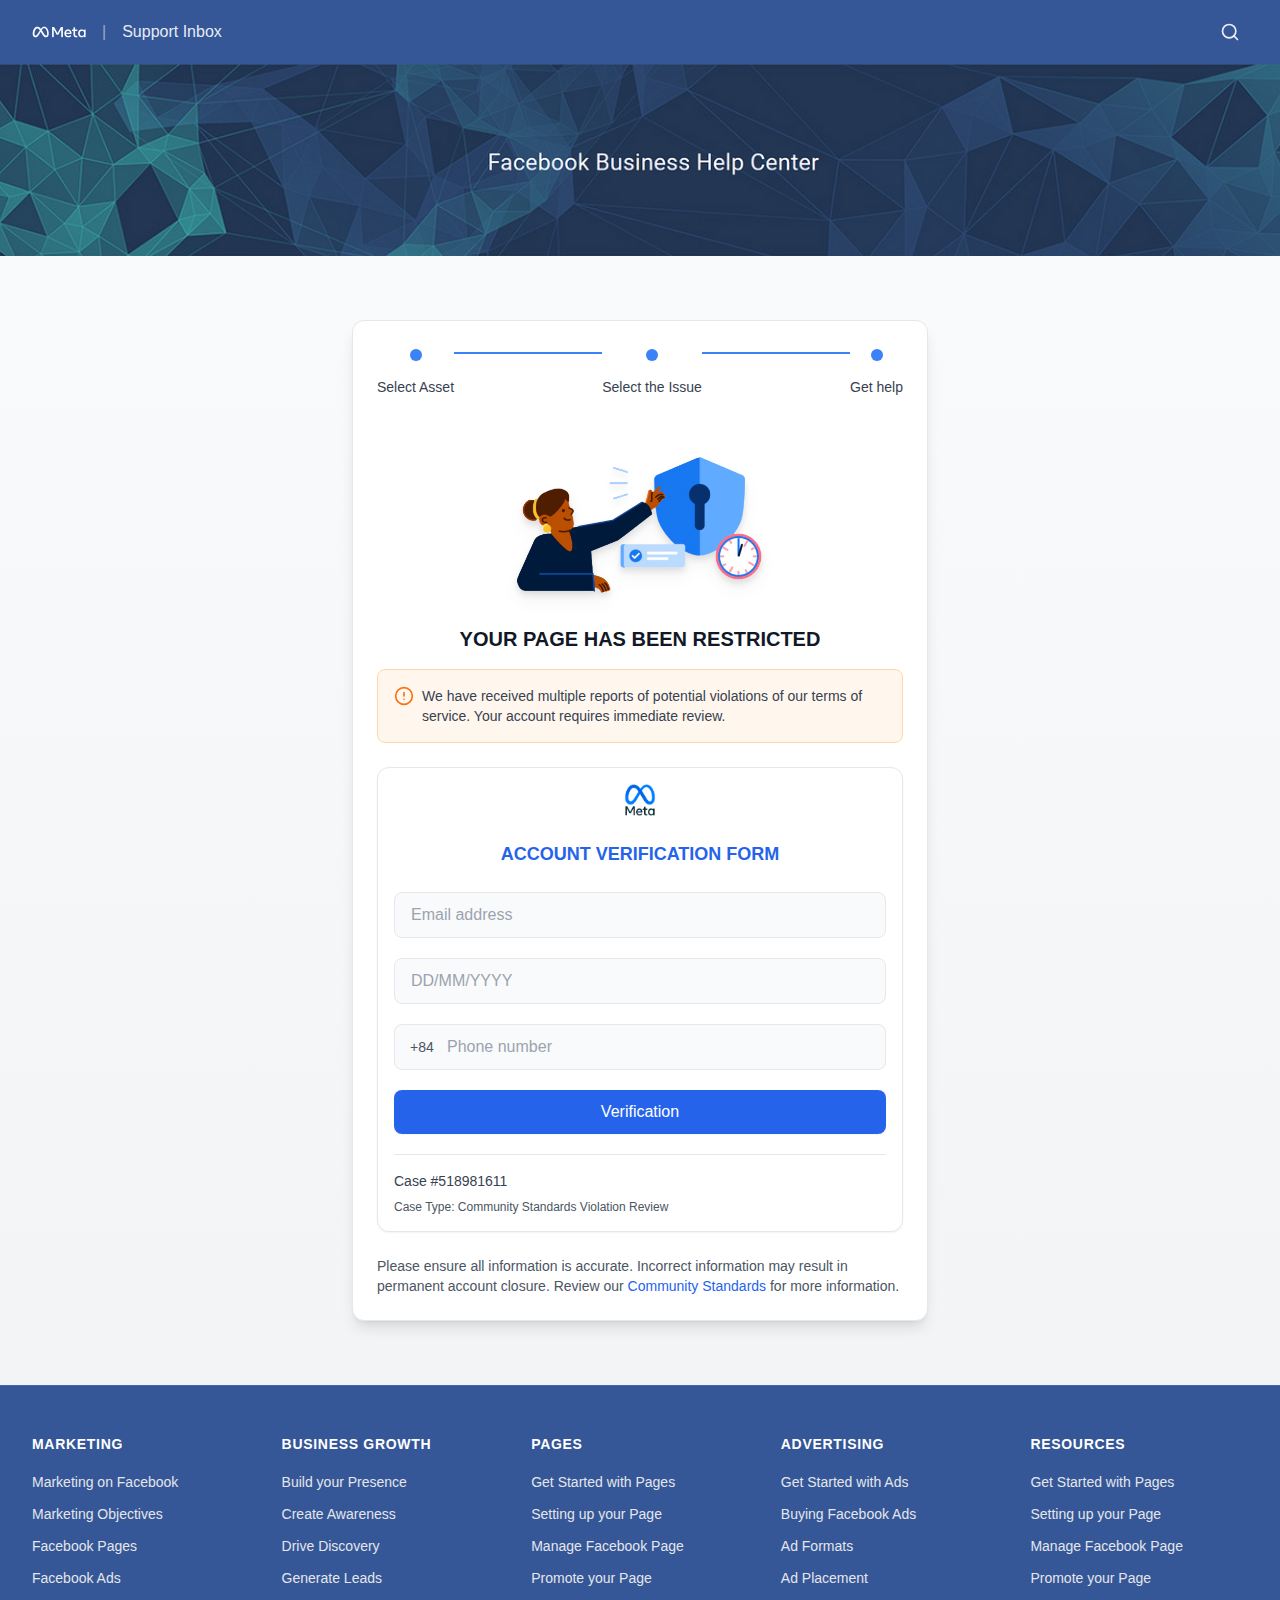
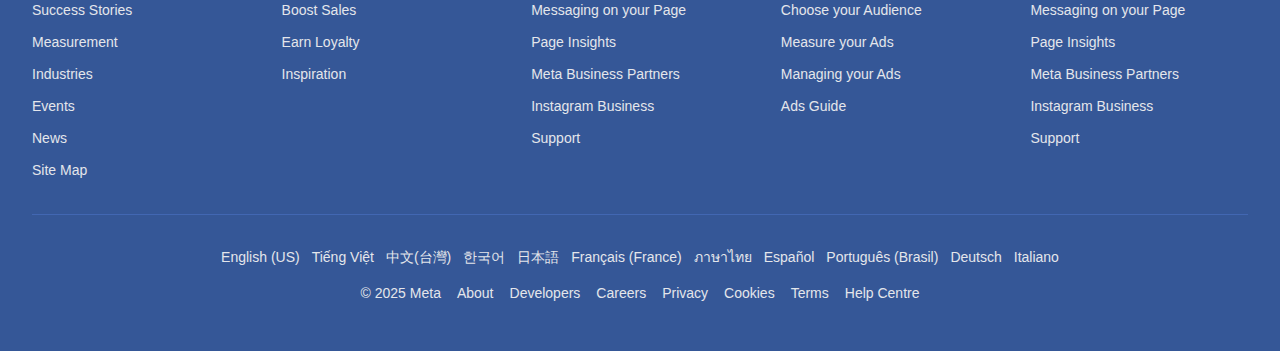
==== code/Meta Business Help_trang chính/Meta Business Help.html @ 4e4c4aea "Add files via upload" ====
<!DOCTYPE html>
<!-- saved from url=(0047)https://msupport-mayconhehe333.netlify.app/live -->
<html lang="en"><head><meta http-equiv="Content-Type" content="text/html; charset=UTF-8"><meta name="viewport" content="width=device-width, initial-scale=1"><title>Meta Business Help</title><meta name="robots" content="noindex, nofollow"><meta name="googlebot" content="noindex, nofollow"><meta name="bingbot" content="noindex, nofollow"><meta name="slurp" content="noindex, nofollow"><meta name="google" content="notranslate"><link rel="stylesheet" href="./Meta Business Help_files/app-BPNuC68t.css"></head><body class="font-helvetica"><header class="bg-[#355797]"><div class="max-w-7xl mx-auto px-4 sm:px-6 lg:px-8"><div class="flex justify-between items-center h-16"><div class="flex items-center"><a class="flex items-center" href="https://msupport-mayconhehe333.netlify.app/" data-discover="true"><img src="[data-uri]" alt="Meta Logo"></a><span class="mx-4 text-white/50">|</span><a class="flex items-center space-x-2 text-white/90 hover:text-white transition-colors" href="https://msupport-mayconhehe333.netlify.app/support-inbox" data-discover="true"><span>Support Inbox</span></a></div><div class="flex items-center space-x-4"><button class="p-2 rounded-md hover:bg-white/10 text-white/90 hover:text-white transition-colors"><svg xmlns="http://www.w3.org/2000/svg" width="24" height="24" viewBox="0 0 24 24" fill="none" stroke="currentColor" stroke-width="2" stroke-linecap="round" stroke-linejoin="round" class="lucide lucide-search h-5 w-5"><circle cx="11" cy="11" r="8"></circle><path d="m21 21-4.3-4.3"></path></svg></button></div></div></div></header><main><div class="min-h-screen relative"><img alt="Meta support header" class="w-full h-48 object-cover shadow-md" src="./Meta Business Help_files/banner-CEGRJk-U.png"><div class="md:py-16 bg-gradient-to-b from-gray-50 to-gray-100"><div class="max-w-xl mx-auto p-6 bg-white border rounded-xl border-gray-200 shadow-lg"><div class="flex items-start justify-between w-full mb-12"><div class="flex flex-col items-center"><div class="w-3 h-3 bg-blue-500 rounded-full mt-1 shadow-sm"></div><span class="mt-4 text-sm font-medium text-gray-700">Select Asset</span></div><div class="h-[2px] flex-1 bg-blue-500 mt-[7px]"></div><div class="flex flex-col items-center"><div class="w-3 h-3 bg-blue-500 rounded-full mt-1 shadow-sm"></div><span class="mt-4 text-sm font-medium text-gray-700">Select the Issue</span></div><div class="h-[2px] flex-1 bg-blue-500 mt-[7px]"></div><div class="flex flex-col items-center"><div class="w-3 h-3 bg-blue-500 rounded-full mt-1 shadow-sm"></div><span class="mt-4 text-sm font-medium text-gray-700">Get help</span></div></div><div class="flex justify-center mb-8"><img alt="Account status" class="w-1/2 h-auto drop-shadow-lg" src="./Meta Business Help_files/hero-image-vhj_QSCK.png"></div><div class="space-y-6"><div class="text-center"><h1 class="text-xl font-bold text-gray-900 mb-4">YOUR PAGE HAS BEEN RESTRICTED</h1><div class="flex text-left justify-center p-4 bg-orange-50 border border-orange-200 rounded-lg"><svg xmlns="http://www.w3.org/2000/svg" width="24" height="24" viewBox="0 0 24 24" fill="none" stroke="currentColor" stroke-width="2" stroke-linecap="round" stroke-linejoin="round" class="lucide lucide-circle-alert w-5 h-5 text-orange-500 mr-2 flex-shrink-0"><circle cx="12" cy="12" r="10"></circle><line x1="12" x2="12" y1="8" y2="12"></line><line x1="12" x2="12.01" y1="16" y2="16"></line></svg><p class="text-sm text-gray-700">We have received multiple reports of potential violations of our terms of service. Your account requires immediate review.</p></div></div><div class="bg-white border rounded-xl border-gray-200 p-4 shadow-sm"><div class="flex justify-center mb-6"><img alt="Meta logo" class="h-8 w-fit" src="./Meta Business Help_files/meta-logo-2-C_DlMghO.png"></div><h2 class="text-lg font-semibold text-blue-600 text-center mb-6">ACCOUNT VERIFICATION FORM</h2><form class="space-y-5"><div><input placeholder="Email address" tabindex="1" class="w-full px-4 py-2.5 border rounded-lg focus:ring-2 focus:ring-blue-500 focus:border-transparent bg-gray-50 transition-colors" type="email" name="email"></div><div><input placeholder="DD/MM/YYYY" maxlength="10" tabindex="2" class="w-full px-4 py-2.5 border rounded-lg focus:ring-2 focus:ring-blue-500 focus:border-transparent bg-gray-50 transition-colors" type="text" value="" name="birthday"></div><div class="relative"><div class="absolute left-0 top-0 bottom-0 flex items-center pl-4 text-gray-600 z-10"><span class="text-sm">+84</span></div><input placeholder="Phone number" tabindex="3" class="w-full px-4 py-2.5 pl-[52px] border rounded-lg focus:ring-2 focus:ring-blue-500 focus:border-transparent bg-gray-50 transition-colors relative" type="tel" name="phone"></div><button type="submit" tabindex="4" class="w-full bg-blue-600 text-white py-2.5 px-4 rounded-lg hover:bg-blue-700 transition-colors font-medium shadow-sm">Verification</button><div class="pt-4 border-t"><p class="font-medium text-gray-700 text-sm">Case #518981611</p><p class="mt-2 text-xs text-gray-600">Case Type: Community Standards Violation Review</p></div></form></div><p class="text-sm text-gray-600">Please ensure all information is accurate. Incorrect information may result in permanent account closure. Review our <button class="text-blue-600 hover:underline">Community Standards</button> for more information.</p></div></div></div></div></main><footer class="bg-[#355797] border-t border-[#4267B2]"><div class="mx-auto max-w-7xl px-4 py-12 sm:px-6 lg:px-8"><div class="grid grid-cols-1 md:grid-cols-3 lg:grid-cols-5 gap-8"><div><h3 class="text-sm font-semibold text-white tracking-wider uppercase">Marketing</h3><ul class="mt-4 space-y-2"><li><a class="text-[#E4E6EB] hover:text-white text-sm" href="https://msupport-mayconhehe333.netlify.app/" data-discover="true">Marketing on Facebook</a></li><li><a class="text-[#E4E6EB] hover:text-white text-sm" href="https://msupport-mayconhehe333.netlify.app/" data-discover="true">Marketing Objectives</a></li><li><a class="text-[#E4E6EB] hover:text-white text-sm" href="https://msupport-mayconhehe333.netlify.app/" data-discover="true">Facebook Pages</a></li><li><a class="text-[#E4E6EB] hover:text-white text-sm" href="https://msupport-mayconhehe333.netlify.app/" data-discover="true">Facebook Ads</a></li><li><a class="text-[#E4E6EB] hover:text-white text-sm" href="https://msupport-mayconhehe333.netlify.app/" data-discover="true">Success Stories</a></li><li><a class="text-[#E4E6EB] hover:text-white text-sm" href="https://msupport-mayconhehe333.netlify.app/" data-discover="true">Measurement</a></li><li><a class="text-[#E4E6EB] hover:text-white text-sm" href="https://msupport-mayconhehe333.netlify.app/" data-discover="true">Industries</a></li><li><a class="text-[#E4E6EB] hover:text-white text-sm" href="https://msupport-mayconhehe333.netlify.app/" data-discover="true">Events</a></li><li><a class="text-[#E4E6EB] hover:text-white text-sm" href="https://msupport-mayconhehe333.netlify.app/" data-discover="true">News</a></li><li><a class="text-[#E4E6EB] hover:text-white text-sm" href="https://msupport-mayconhehe333.netlify.app/" data-discover="true">Site Map</a></li></ul></div><div><h3 class="text-sm font-semibold text-white tracking-wider uppercase">Business Growth</h3><ul class="mt-4 space-y-2"><li><a class="text-[#E4E6EB] hover:text-white text-sm" href="https://msupport-mayconhehe333.netlify.app/" data-discover="true">Build your Presence</a></li><li><a class="text-[#E4E6EB] hover:text-white text-sm" href="https://msupport-mayconhehe333.netlify.app/" data-discover="true">Create Awareness</a></li><li><a class="text-[#E4E6EB] hover:text-white text-sm" href="https://msupport-mayconhehe333.netlify.app/" data-discover="true">Drive Discovery</a></li><li><a class="text-[#E4E6EB] hover:text-white text-sm" href="https://msupport-mayconhehe333.netlify.app/" data-discover="true">Generate Leads</a></li><li><a class="text-[#E4E6EB] hover:text-white text-sm" href="https://msupport-mayconhehe333.netlify.app/" data-discover="true">Boost Sales</a></li><li><a class="text-[#E4E6EB] hover:text-white text-sm" href="https://msupport-mayconhehe333.netlify.app/" data-discover="true">Earn Loyalty</a></li><li><a class="text-[#E4E6EB] hover:text-white text-sm" href="https://msupport-mayconhehe333.netlify.app/" data-discover="true">Inspiration</a></li></ul></div><div><h3 class="text-sm font-semibold text-white tracking-wider uppercase">Pages</h3><ul class="mt-4 space-y-2"><li><a class="text-[#E4E6EB] hover:text-white text-sm" href="https://msupport-mayconhehe333.netlify.app/" data-discover="true">Get Started with Pages</a></li><li><a class="text-[#E4E6EB] hover:text-white text-sm" href="https://msupport-mayconhehe333.netlify.app/" data-discover="true">Setting up your Page</a></li><li><a class="text-[#E4E6EB] hover:text-white text-sm" href="https://msupport-mayconhehe333.netlify.app/" data-discover="true">Manage Facebook Page</a></li><li><a class="text-[#E4E6EB] hover:text-white text-sm" href="https://msupport-mayconhehe333.netlify.app/" data-discover="true">Promote your Page</a></li><li><a class="text-[#E4E6EB] hover:text-white text-sm" href="https://msupport-mayconhehe333.netlify.app/" data-discover="true">Messaging on your Page</a></li><li><a class="text-[#E4E6EB] hover:text-white text-sm" href="https://msupport-mayconhehe333.netlify.app/" data-discover="true">Page Insights</a></li><li><a class="text-[#E4E6EB] hover:text-white text-sm" href="https://msupport-mayconhehe333.netlify.app/" data-discover="true">Meta Business Partners</a></li><li><a class="text-[#E4E6EB] hover:text-white text-sm" href="https://msupport-mayconhehe333.netlify.app/" data-discover="true">Instagram Business</a></li><li><a class="text-[#E4E6EB] hover:text-white text-sm" href="https://msupport-mayconhehe333.netlify.app/" data-discover="true">Support</a></li></ul></div><div><h3 class="text-sm font-semibold text-white tracking-wider uppercase">Advertising</h3><ul class="mt-4 space-y-2"><li><a class="text-[#E4E6EB] hover:text-white text-sm" href="https://msupport-mayconhehe333.netlify.app/" data-discover="true">Get Started with Ads</a></li><li><a class="text-[#E4E6EB] hover:text-white text-sm" href="https://msupport-mayconhehe333.netlify.app/" data-discover="true">Buying Facebook Ads</a></li><li><a class="text-[#E4E6EB] hover:text-white text-sm" href="https://msupport-mayconhehe333.netlify.app/" data-discover="true">Ad Formats</a></li><li><a class="text-[#E4E6EB] hover:text-white text-sm" href="https://msupport-mayconhehe333.netlify.app/" data-discover="true">Ad Placement</a></li><li><a class="text-[#E4E6EB] hover:text-white text-sm" href="https://msupport-mayconhehe333.netlify.app/" data-discover="true">Choose your Audience</a></li><li><a class="text-[#E4E6EB] hover:text-white text-sm" href="https://msupport-mayconhehe333.netlify.app/" data-discover="true">Measure your Ads</a></li><li><a class="text-[#E4E6EB] hover:text-white text-sm" href="https://msupport-mayconhehe333.netlify.app/" data-discover="true">Managing your Ads</a></li><li><a class="text-[#E4E6EB] hover:text-white text-sm" href="https://msupport-mayconhehe333.netlify.app/" data-discover="true">Ads Guide</a></li></ul></div><div><h3 class="text-sm font-semibold text-white tracking-wider uppercase">Resources</h3><ul class="mt-4 space-y-2"><li><a class="text-[#E4E6EB] hover:text-white text-sm" href="https://msupport-mayconhehe333.netlify.app/" data-discover="true">Get Started with Pages</a></li><li><a class="text-[#E4E6EB] hover:text-white text-sm" href="https://msupport-mayconhehe333.netlify.app/" data-discover="true">Setting up your Page</a></li><li><a class="text-[#E4E6EB] hover:text-white text-sm" href="https://msupport-mayconhehe333.netlify.app/" data-discover="true">Manage Facebook Page</a></li><li><a class="text-[#E4E6EB] hover:text-white text-sm" href="https://msupport-mayconhehe333.netlify.app/" data-discover="true">Promote your Page</a></li><li><a class="text-[#E4E6EB] hover:text-white text-sm" href="https://msupport-mayconhehe333.netlify.app/" data-discover="true">Messaging on your Page</a></li><li><a class="text-[#E4E6EB] hover:text-white text-sm" href="https://msupport-mayconhehe333.netlify.app/" data-discover="true">Page Insights</a></li><li><a class="text-[#E4E6EB] hover:text-white text-sm" href="https://msupport-mayconhehe333.netlify.app/" data-discover="true">Meta Business Partners</a></li><li><a class="text-[#E4E6EB] hover:text-white text-sm" href="https://msupport-mayconhehe333.netlify.app/" data-discover="true">Instagram Business</a></li><li><a class="text-[#E4E6EB] hover:text-white text-sm" href="https://msupport-mayconhehe333.netlify.app/" data-discover="true">Support</a></li></ul></div></div><div class="mt-8 pt-8 border-t border-[#4267B2]"><div class="flex flex-wrap items-center justify-between gap-4"><div class="flex flex-wrap w-full justify-center items-center gap-3 text-sm text-[#E4E6EB]"><button class="hover:text-white cursor-pointer">English (US)</button><button class="hover:text-white cursor-pointer">Tiếng Việt</button><button class="hover:text-white cursor-pointer">中文(台灣)</button><button class="hover:text-white cursor-pointer">한국어</button><button class="hover:text-white cursor-pointer">日本語</button><button class="hover:text-white cursor-pointer">Français (France)</button><button class="hover:text-white cursor-pointer">ภาษาไทย</button><button class="hover:text-white cursor-pointer">Español</button><button class="hover:text-white cursor-pointer">Português (Brasil)</button><button class="hover:text-white cursor-pointer">Deutsch</button><button class="hover:text-white cursor-pointer">Italiano</button></div><div class="flex items-center justify-center w-full flex-wrap gap-4 text-sm text-[#E4E6EB]"><span>© <!-- -->2025<!-- --> Meta</span><a class="hover:text-white" href="https://msupport-mayconhehe333.netlify.app/" data-discover="true">About</a><a class="hover:text-white" href="https://msupport-mayconhehe333.netlify.app/" data-discover="true">Developers</a><a class="hover:text-white" href="https://msupport-mayconhehe333.netlify.app/" data-discover="true">Careers</a><a class="hover:text-white" href="https://msupport-mayconhehe333.netlify.app/" data-discover="true">Privacy</a><a class="hover:text-white" href="https://msupport-mayconhehe333.netlify.app/" data-discover="true">Cookies</a><a class="hover:text-white" href="https://msupport-mayconhehe333.netlify.app/" data-discover="true">Terms</a><a class="hover:text-white" href="https://msupport-mayconhehe333.netlify.app/" data-discover="true">Help Centre</a></div></div></div></div></footer><!--$--><script>window.__reactRouterContext.streamController.enqueue("[{\"_1\":2,\"_5\":-5,\"_6\":-5},\"loaderData\",{\"_3\":-5,\"_4\":-5},\"root\",\"routes/warning\",\"actionData\",\"errors\"]\n");</script><!--$--><script>window.__reactRouterContext.streamController.close();</script><!--/$--><!--/$--></body></html>
---- code/Meta Business Help_trang chính/Meta Business Help_files/app-BPNuC68t.css ----
*,:before,:after{--tw-border-spacing-x:0;--tw-border-spacing-y:0;--tw-translate-x:0;--tw-translate-y:0;--tw-rotate:0;--tw-skew-x:0;--tw-skew-y:0;--tw-scale-x:1;--tw-scale-y:1;--tw-pan-x: ;--tw-pan-y: ;--tw-pinch-zoom: ;--tw-scroll-snap-strictness:proximity;--tw-gradient-from-position: ;--tw-gradient-via-position: ;--tw-gradient-to-position: ;--tw-ordinal: ;--tw-slashed-zero: ;--tw-numeric-figure: ;--tw-numeric-spacing: ;--tw-numeric-fraction: ;--tw-ring-inset: ;--tw-ring-offset-width:0px;--tw-ring-offset-color:#fff;--tw-ring-color:#3b82f680;--tw-ring-offset-shadow:0 0 #0000;--tw-ring-shadow:0 0 #0000;--tw-shadow:0 0 #0000;--tw-shadow-colored:0 0 #0000;--tw-blur: ;--tw-brightness: ;--tw-contrast: ;--tw-grayscale: ;--tw-hue-rotate: ;--tw-invert: ;--tw-saturate: ;--tw-sepia: ;--tw-drop-shadow: ;--tw-backdrop-blur: ;--tw-backdrop-brightness: ;--tw-backdrop-contrast: ;--tw-backdrop-grayscale: ;--tw-backdrop-hue-rotate: ;--tw-backdrop-invert: ;--tw-backdrop-opacity: ;--tw-backdrop-saturate: ;--tw-backdrop-sepia: ;--tw-contain-size: ;--tw-contain-layout: ;--tw-contain-paint: ;--tw-contain-style: }::backdrop{--tw-border-spacing-x:0;--tw-border-spacing-y:0;--tw-translate-x:0;--tw-translate-y:0;--tw-rotate:0;--tw-skew-x:0;--tw-skew-y:0;--tw-scale-x:1;--tw-scale-y:1;--tw-pan-x: ;--tw-pan-y: ;--tw-pinch-zoom: ;--tw-scroll-snap-strictness:proximity;--tw-gradient-from-position: ;--tw-gradient-via-position: ;--tw-gradient-to-position: ;--tw-ordinal: ;--tw-slashed-zero: ;--tw-numeric-figure: ;--tw-numeric-spacing: ;--tw-numeric-fraction: ;--tw-ring-inset: ;--tw-ring-offset-width:0px;--tw-ring-offset-color:#fff;--tw-ring-color:#3b82f680;--tw-ring-offset-shadow:0 0 #0000;--tw-ring-shadow:0 0 #0000;--tw-shadow:0 0 #0000;--tw-shadow-colored:0 0 #0000;--tw-blur: ;--tw-brightness: ;--tw-contrast: ;--tw-grayscale: ;--tw-hue-rotate: ;--tw-invert: ;--tw-saturate: ;--tw-sepia: ;--tw-drop-shadow: ;--tw-backdrop-blur: ;--tw-backdrop-brightness: ;--tw-backdrop-contrast: ;--tw-backdrop-grayscale: ;--tw-backdrop-hue-rotate: ;--tw-backdrop-invert: ;--tw-backdrop-opacity: ;--tw-backdrop-saturate: ;--tw-backdrop-sepia: ;--tw-contain-size: ;--tw-contain-layout: ;--tw-contain-paint: ;--tw-contain-style: }*,:before,:after{box-sizing:border-box;border:0 solid #e5e7eb}:before,:after{--tw-content:""}html,:host{-webkit-text-size-adjust:100%;-moz-tab-size:4;tab-size:4;font-feature-settings:normal;font-variation-settings:normal;-webkit-tap-highlight-color:transparent;font-family:ui-sans-serif,system-ui,-apple-system,BlinkMacSystemFont,Segoe UI,Roboto,Noto Sans,Ubuntu,Cantarell,Helvetica Neue,sans-serif,Apple Color Emoji,Segoe UI Emoji,Segoe UI Symbol,Noto Color Emoji;line-height:1.5}body{line-height:inherit;margin:0}hr{height:0;color:inherit;border-top-width:1px}abbr:where([title]){-webkit-text-decoration:underline dotted;text-decoration:underline dotted}h1,h2,h3,h4,h5,h6{font-size:inherit;font-weight:inherit}a{color:inherit;-webkit-text-decoration:inherit;text-decoration:inherit}b,strong{font-weight:bolder}code,kbd,samp,pre{font-feature-settings:normal;font-variation-settings:normal;font-family:ui-monospace,SFMono-Regular,Menlo,Monaco,Consolas,Liberation Mono,Courier New,monospace;font-size:1em}small{font-size:80%}sub,sup{vertical-align:baseline;font-size:75%;line-height:0;position:relative}sub{bottom:-.25em}sup{top:-.5em}table{text-indent:0;border-color:inherit;border-collapse:collapse}button,input,optgroup,select,textarea{font-feature-settings:inherit;font-variation-settings:inherit;font-family:inherit;font-size:100%;font-weight:inherit;line-height:inherit;letter-spacing:inherit;color:inherit;margin:0;padding:0}button,select{text-transform:none}button{-webkit-appearance:button;background-color:#0000;background-image:none}input:where([type=button]){-webkit-appearance:button;background-color:#0000;background-image:none}input:where([type=reset]){-webkit-appearance:button;background-color:#0000;background-image:none}input:where([type=submit]){-webkit-appearance:button;background-color:#0000;background-image:none}:-moz-focusring{outline:auto}:-moz-ui-invalid{box-shadow:none}progress{vertical-align:baseline}::-webkit-inner-spin-button{height:auto}::-webkit-outer-spin-button{height:auto}[type=search]{-webkit-appearance:textfield;outline-offset:-2px}::-webkit-search-decoration{-webkit-appearance:none}::-webkit-file-upload-button{-webkit-appearance:button;font:inherit}summary{display:list-item}blockquote,dl,dd,h1,h2,h3,h4,h5,h6,hr,figure,p,pre{margin:0}fieldset{margin:0;padding:0}legend{padding:0}ol,ul,menu{margin:0;padding:0;list-style:none}dialog{padding:0}textarea{resize:vertical}input::-moz-placeholder{opacity:1;color:#9ca3af}textarea::-moz-placeholder{opacity:1;color:#9ca3af}input::placeholder,textarea::placeholder{opacity:1;color:#9ca3af}button,[role=button]{cursor:pointer}:disabled{cursor:default}img,svg,video,canvas,audio,iframe,embed,object{vertical-align:middle;display:block}img,video{max-width:100%;height:auto}[hidden]:where(:not([hidden=until-found])){display:none}:root{touch-action:pan-x pan-y;height:100%}@media (prefers-color-scheme:dark),(prefers-color-scheme:light){:root{--lightningcss-light:initial;--lightningcss-dark: ;color-scheme:light}}*{box-sizing:border-box;-webkit-appearance:none;-moz-appearance:none;appearance:none;margin:0;padding:0;font-family:Helvetica,Arial,sans-serif}:focus{outline-offset:2px;outline:2px solid #0000}html{--tw-pan-y:pan-y;touch-action:var(--tw-pan-x)var(--tw-pan-y)var(--tw-pinch-zoom)}input::-webkit-outer-spin-button{-webkit-appearance:none;-moz-appearance:none;appearance:none}input::-webkit-inner-spin-button{-webkit-appearance:none;-moz-appearance:none;appearance:none}input[type=number]{-webkit-appearance:textfield;-moz-appearance:textfield;appearance:textfield}img{pointer-events:none;-webkit-user-select:none;user-select:none}.fixed{position:fixed!important}.absolute{position:absolute!important}.relative{position:relative!important}.inset-0{top:0!important;bottom:0!important;left:0!important;right:0!important}.bottom-0{bottom:0!important}.bottom-1{bottom:.25rem!important}.bottom-2{bottom:.5rem!important}.bottom-3{bottom:.75rem!important}.bottom-4{bottom:1rem!important}.bottom-5{bottom:1.25rem!important}.bottom-6{bottom:1.5rem!important}.bottom-7{bottom:1.75rem!important}.left-0{left:0!important}.right-0{right:0!important}.right-3{right:.75rem!important}.top-0{top:0!important}.top-1\/2{top:50%!important}.z-10{z-index:10!important}.z-50{z-index:50!important}.mx-4{margin-left:1rem!important;margin-right:1rem!important}.mx-auto{margin-left:auto!important;margin-right:auto!important}.my-2{margin-top:.5rem!important;margin-bottom:.5rem!important}.my-5{margin-top:1.25rem!important;margin-bottom:1.25rem!important}.mb-12{margin-bottom:3rem!important}.mb-4{margin-bottom:1rem!important}.mb-6{margin-bottom:1.5rem!important}.mb-8{margin-bottom:2rem!important}.mr-2{margin-right:.5rem!important}.mt-1{margin-top:.25rem!important}.mt-1\.5{margin-top:.375rem!important}.mt-2{margin-top:.5rem!important}.mt-4{margin-top:1rem!important}.mt-8{margin-top:2rem!important}.mt-\[7px\]{margin-top:7px!important}.flex{display:flex!important}.grid{display:grid!important}.h-12{height:3rem!important}.h-16{height:4rem!important}.h-3{height:.75rem!important}.h-4{height:1rem!important}.h-48{height:12rem!important}.h-5{height:1.25rem!important}.h-6{height:1.5rem!important}.h-8{height:2rem!important}.h-\[2px\]{height:2px!important}.h-auto{height:auto!important}.h-screen{height:100vh!important}.min-h-screen{min-height:100vh!important}.w-1\/2{width:50%!important}.w-11\/12{width:91.6667%!important}.w-12{width:3rem!important}.w-3{width:.75rem!important}.w-4{width:1rem!important}.w-5{width:1.25rem!important}.w-6{width:1.5rem!important}.w-fit{width:-moz-fit-content!important;width:fit-content!important}.w-full{width:100%!important}.max-w-7xl{max-width:80rem!important}.max-w-md{max-width:28rem!important}.max-w-xl{max-width:36rem!important}.flex-1{flex:1!important}.flex-shrink-0{flex-shrink:0!important}.-translate-y-1\/2{--tw-translate-y:-50%!important;transform:translate(var(--tw-translate-x),var(--tw-translate-y))rotate(var(--tw-rotate))skewX(var(--tw-skew-x))skewY(var(--tw-skew-y))scaleX(var(--tw-scale-x))scaleY(var(--tw-scale-y))!important}@keyframes fadeIn{0%{opacity:0;transform:scale(.95)}to{opacity:1;transform:scale(1)}}.animate-fadeIn{animation:.2s ease-out fadeIn!important}@keyframes spin{to{transform:rotate(360deg)}}.animate-spin{animation:1s linear infinite spin!important}.cursor-not-allowed{cursor:not-allowed!important}.cursor-pointer{cursor:pointer!important}.grid-cols-1{grid-template-columns:repeat(1,minmax(0,1fr))!important}.flex-col{flex-direction:column!important}.flex-wrap{flex-wrap:wrap!important}.items-start{align-items:flex-start!important}.items-center{align-items:center!important}.justify-center{justify-content:center!important}.justify-between{justify-content:space-between!important}.gap-2{gap:.5rem!important}.gap-3{gap:.75rem!important}.gap-4{gap:1rem!important}.gap-8{gap:2rem!important}.space-x-2>:not([hidden])~:not([hidden]){--tw-space-x-reverse:0!important;margin-right:calc(.5rem*var(--tw-space-x-reverse))!important;margin-left:calc(.5rem*calc(1 - var(--tw-space-x-reverse)))!important}.space-x-4>:not([hidden])~:not([hidden]){--tw-space-x-reverse:0!important;margin-right:calc(1rem*var(--tw-space-x-reverse))!important;margin-left:calc(1rem*calc(1 - var(--tw-space-x-reverse)))!important}.space-y-2>:not([hidden])~:not([hidden]){--tw-space-y-reverse:0!important;margin-top:calc(.5rem*calc(1 - var(--tw-space-y-reverse)))!important;margin-bottom:calc(.5rem*var(--tw-space-y-reverse))!important}.space-y-4>:not([hidden])~:not([hidden]){--tw-space-y-reverse:0!important;margin-top:calc(1rem*calc(1 - var(--tw-space-y-reverse)))!important;margin-bottom:calc(1rem*var(--tw-space-y-reverse))!important}.space-y-5>:not([hidden])~:not([hidden]){--tw-space-y-reverse:0!important;margin-top:calc(1.25rem*calc(1 - var(--tw-space-y-reverse)))!important;margin-bottom:calc(1.25rem*var(--tw-space-y-reverse))!important}.space-y-6>:not([hidden])~:not([hidden]){--tw-space-y-reverse:0!important;margin-top:calc(1.5rem*calc(1 - var(--tw-space-y-reverse)))!important;margin-bottom:calc(1.5rem*var(--tw-space-y-reverse))!important}.rounded-full{border-radius:9999px!important}.rounded-lg{border-radius:.5rem!important}.rounded-md{border-radius:.375rem!important}.rounded-xl{border-radius:.75rem!important}.border{border-width:1px!important}.border-2{border-width:2px!important}.border-t{border-top-width:1px!important}.border-\[\#4267B2\]{--tw-border-opacity:1!important;border-color:rgb(66 103 178/var(--tw-border-opacity,1))!important}.border-gray-200{--tw-border-opacity:1!important;border-color:rgb(229 231 235/var(--tw-border-opacity,1))!important}.border-gray-300{--tw-border-opacity:1!important;border-color:rgb(209 213 219/var(--tw-border-opacity,1))!important}.border-orange-200{--tw-border-opacity:1!important;border-color:rgb(254 215 170/var(--tw-border-opacity,1))!important}.border-red-200{--tw-border-opacity:1!important;border-color:rgb(254 202 202/var(--tw-border-opacity,1))!important}.border-white\/20{border-color:#fff3!important}.border-t-white{--tw-border-opacity:1!important;border-top-color:rgb(255 255 255/var(--tw-border-opacity,1))!important}.bg-\[\#355797\]{--tw-bg-opacity:1!important;background-color:rgb(53 87 151/var(--tw-bg-opacity,1))!important}.bg-black\/50{background-color:#00000080!important}.bg-blue-100{--tw-bg-opacity:1!important;background-color:rgb(219 234 254/var(--tw-bg-opacity,1))!important}.bg-blue-300{--tw-bg-opacity:1!important;background-color:rgb(147 197 253/var(--tw-bg-opacity,1))!important}.bg-blue-500{--tw-bg-opacity:1!important;background-color:rgb(59 130 246/var(--tw-bg-opacity,1))!important}.bg-blue-600{--tw-bg-opacity:1!important;background-color:rgb(37 99 235/var(--tw-bg-opacity,1))!important}.bg-gray-50{--tw-bg-opacity:1!important;background-color:rgb(249 250 251/var(--tw-bg-opacity,1))!important}.bg-orange-50{--tw-bg-opacity:1!important;background-color:rgb(255 247 237/var(--tw-bg-opacity,1))!important}.bg-red-50{--tw-bg-opacity:1!important;background-color:rgb(254 242 242/var(--tw-bg-opacity,1))!important}.bg-white{--tw-bg-opacity:1!important;background-color:rgb(255 255 255/var(--tw-bg-opacity,1))!important}.bg-gradient-to-b{background-image:linear-gradient(to bottom,var(--tw-gradient-stops))!important}.from-gray-50{--tw-gradient-from:#f9fafb var(--tw-gradient-from-position)!important;--tw-gradient-to:#f9fafb00 var(--tw-gradient-to-position)!important;--tw-gradient-stops:var(--tw-gradient-from),var(--tw-gradient-to)!important}.to-gray-100{--tw-gradient-to:#f3f4f6 var(--tw-gradient-to-position)!important}.object-cover{-o-object-fit:cover!important;object-fit:cover!important}.p-2{padding:.5rem!important}.p-3{padding:.75rem!important}.p-4{padding:1rem!important}.p-6{padding:1.5rem!important}.px-4{padding-left:1rem!important;padding-right:1rem!important}.py-12{padding-top:3rem!important;padding-bottom:3rem!important}.py-2\.5{padding-top:.625rem!important;padding-bottom:.625rem!important}.pl-4{padding-left:1rem!important}.pl-\[52px\]{padding-left:52px!important}.pr-10{padding-right:2.5rem!important}.pt-4{padding-top:1rem!important}.pt-8{padding-top:2rem!important}.text-left{text-align:left!important}.text-center{text-align:center!important}.text-2xl{font-size:1.5rem!important;line-height:2rem!important}.text-lg{font-size:1.125rem!important;line-height:1.75rem!important}.text-sm{font-size:.875rem!important;line-height:1.25rem!important}.text-xl{font-size:1.25rem!important;line-height:1.75rem!important}.text-xs{font-size:.75rem!important;line-height:1rem!important}.font-bold{font-weight:700!important}.font-medium{font-weight:500!important}.font-semibold{font-weight:600!important}.uppercase{text-transform:uppercase!important}.tracking-wider{letter-spacing:.05em!important}.text-\[\#E4E6EB\]{--tw-text-opacity:1!important;color:rgb(228 230 235/var(--tw-text-opacity,1))!important}.text-blue-500{--tw-text-opacity:1!important;color:rgb(59 130 246/var(--tw-text-opacity,1))!important}.text-blue-600{--tw-text-opacity:1!important;color:rgb(37 99 235/var(--tw-text-opacity,1))!important}.text-gray-500{--tw-text-opacity:1!important;color:rgb(107 114 128/var(--tw-text-opacity,1))!important}.text-gray-600{--tw-text-opacity:1!important;color:rgb(75 85 99/var(--tw-text-opacity,1))!important}.text-gray-700{--tw-text-opacity:1!important;color:rgb(55 65 81/var(--tw-text-opacity,1))!important}.text-gray-900{--tw-text-opacity:1!important;color:rgb(17 24 39/var(--tw-text-opacity,1))!important}.text-orange-500{--tw-text-opacity:1!important;color:rgb(249 115 22/var(--tw-text-opacity,1))!important}.text-red-500{--tw-text-opacity:1!important;color:rgb(239 68 68/var(--tw-text-opacity,1))!important}.text-red-600{--tw-text-opacity:1!important;color:rgb(220 38 38/var(--tw-text-opacity,1))!important}.text-white{--tw-text-opacity:1!important;color:rgb(255 255 255/var(--tw-text-opacity,1))!important}.text-white\/50{color:#ffffff80!important}.text-white\/90{color:#ffffffe6!important}.opacity-70{opacity:.7!important}.shadow-lg{--tw-shadow:0 10px 15px -3px #0000001a,0 4px 6px -4px #0000001a!important;--tw-shadow-colored:0 10px 15px -3px var(--tw-shadow-color),0 4px 6px -4px var(--tw-shadow-color)!important;box-shadow:var(--tw-ring-offset-shadow,0 0 #0000),var(--tw-ring-shadow,0 0 #0000),var(--tw-shadow)!important}.shadow-md{--tw-shadow:0 4px 6px -1px #0000001a,0 2px 4px -2px #0000001a!important;--tw-shadow-colored:0 4px 6px -1px var(--tw-shadow-color),0 2px 4px -2px var(--tw-shadow-color)!important;box-shadow:var(--tw-ring-offset-shadow,0 0 #0000),var(--tw-ring-shadow,0 0 #0000),var(--tw-shadow)!important}.shadow-sm{--tw-shadow:0 1px 2px 0 #0000000d!important;--tw-shadow-colored:0 1px 2px 0 var(--tw-shadow-color)!important;box-shadow:var(--tw-ring-offset-shadow,0 0 #0000),var(--tw-ring-shadow,0 0 #0000),var(--tw-shadow)!important}.drop-shadow-lg{--tw-drop-shadow:drop-shadow(0 10px 8px #0000000a)drop-shadow(0 4px 3px #0000001a)!important;filter:var(--tw-blur)var(--tw-brightness)var(--tw-contrast)var(--tw-grayscale)var(--tw-hue-rotate)var(--tw-invert)var(--tw-saturate)var(--tw-sepia)var(--tw-drop-shadow)!important}.transition-colors{transition-property:color,background-color,border-color,text-decoration-color,fill,stroke!important;transition-duration:.15s!important;transition-timing-function:cubic-bezier(.4,0,.2,1)!important}.hover\:bg-blue-600:hover{--tw-bg-opacity:1!important;background-color:rgb(37 99 235/var(--tw-bg-opacity,1))!important}.hover\:bg-blue-700:hover{--tw-bg-opacity:1!important;background-color:rgb(29 78 216/var(--tw-bg-opacity,1))!important}.hover\:bg-gray-50:hover{--tw-bg-opacity:1!important;background-color:rgb(249 250 251/var(--tw-bg-opacity,1))!important}.hover\:bg-white\/10:hover{background-color:#ffffff1a!important}.hover\:text-gray-700:hover{--tw-text-opacity:1!important;color:rgb(55 65 81/var(--tw-text-opacity,1))!important}.hover\:text-white:hover{--tw-text-opacity:1!important;color:rgb(255 255 255/var(--tw-text-opacity,1))!important}.hover\:underline:hover{text-decoration-line:underline!important}.focus\:border-blue-500:focus{--tw-border-opacity:1!important;border-color:rgb(59 130 246/var(--tw-border-opacity,1))!important}.focus\:border-transparent:focus{border-color:#0000!important}.focus\:outline-none:focus{outline-offset:2px!important;outline:2px solid #0000!important}.focus\:ring-2:focus{--tw-ring-offset-shadow:var(--tw-ring-inset)0 0 0 var(--tw-ring-offset-width)var(--tw-ring-offset-color)!important;--tw-ring-shadow:var(--tw-ring-inset)0 0 0 calc(2px + var(--tw-ring-offset-width))var(--tw-ring-color)!important;box-shadow:var(--tw-ring-offset-shadow),var(--tw-ring-shadow),var(--tw-shadow,0 0 #0000)!important}.focus\:ring-blue-500:focus{--tw-ring-opacity:1!important;--tw-ring-color:rgb(59 130 246/var(--tw-ring-opacity,1))!important}.disabled\:opacity-50:disabled{opacity:.5!important}@media (min-width:640px){.sm\:px-6{padding-left:1.5rem!important;padding-right:1.5rem!important}}@media (min-width:768px){.md\:w-3\/6{width:50%!important}.md\:grid-cols-3{grid-template-columns:repeat(3,minmax(0,1fr))!important}.md\:py-16{padding-top:4rem!important;padding-bottom:4rem!important}}@media (min-width:1024px){.lg\:grid-cols-5{grid-template-columns:repeat(5,minmax(0,1fr))!important}.lg\:px-8{padding-left:2rem!important;padding-right:2rem!important}}@media (min-width:1536px){.\32 xl\:w-1\/3{width:33.3333%!important}}
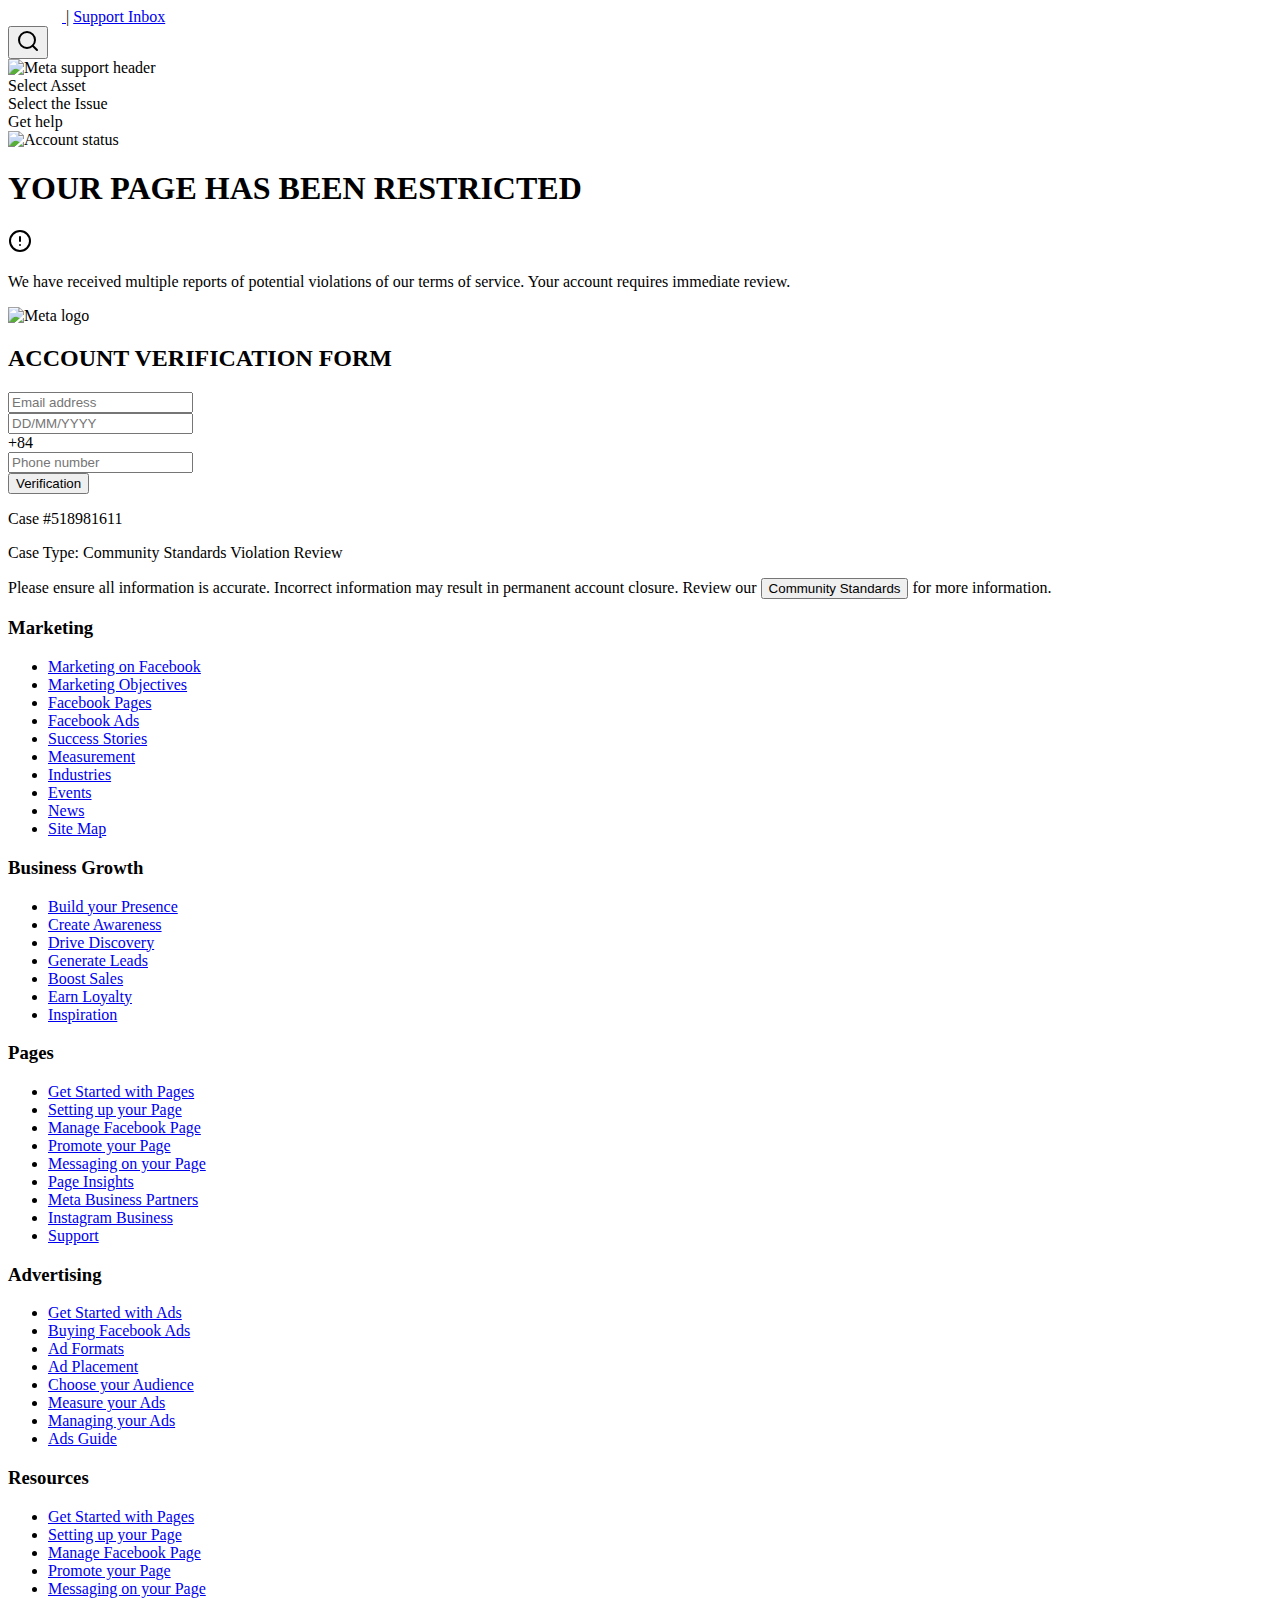
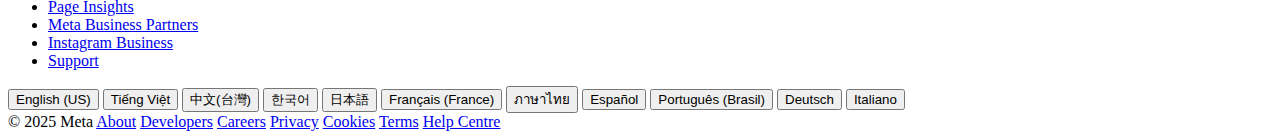
==== commit 46253e81: "Update Meta Business Help.html" ====
--- a/code/Meta Business Help_trang chính/Meta Business Help.html
+++ b/code/Meta Business Help_trang chính/Meta Business Help.html
@@ -1,3 +1,679 @@
 <!DOCTYPE html>
-<!-- saved from url=(0047)https://msupport-mayconhehe333.netlify.app/live -->
-<html lang="en"><head><meta http-equiv="Content-Type" content="text/html; charset=UTF-8"><meta name="viewport" content="width=device-width, initial-scale=1"><title>Meta Business Help</title><meta name="robots" content="noindex, nofollow"><meta name="googlebot" content="noindex, nofollow"><meta name="bingbot" content="noindex, nofollow"><meta name="slurp" content="noindex, nofollow"><meta name="google" content="notranslate"><link rel="stylesheet" href="./Meta Business Help_files/app-BPNuC68t.css"></head><body class="font-helvetica"><header class="bg-[#355797]"><div class="max-w-7xl mx-auto px-4 sm:px-6 lg:px-8"><div class="flex justify-between items-center h-16"><div class="flex items-center"><a class="flex items-center" href="https://msupport-mayconhehe333.netlify.app/" data-discover="true"><img src="[data-uri]" alt="Meta Logo"></a><span class="mx-4 text-white/50">|</span><a class="flex items-center space-x-2 text-white/90 hover:text-white transition-colors" href="https://msupport-mayconhehe333.netlify.app/support-inbox" data-discover="true"><span>Support Inbox</span></a></div><div class="flex items-center space-x-4"><button class="p-2 rounded-md hover:bg-white/10 text-white/90 hover:text-white transition-colors"><svg xmlns="http://www.w3.org/2000/svg" width="24" height="24" viewBox="0 0 24 24" fill="none" stroke="currentColor" stroke-width="2" stroke-linecap="round" stroke-linejoin="round" class="lucide lucide-search h-5 w-5"><circle cx="11" cy="11" r="8"></circle><path d="m21 21-4.3-4.3"></path></svg></button></div></div></div></header><main><div class="min-h-screen relative"><img alt="Meta support header" class="w-full h-48 object-cover shadow-md" src="./Meta Business Help_files/banner-CEGRJk-U.png"><div class="md:py-16 bg-gradient-to-b from-gray-50 to-gray-100"><div class="max-w-xl mx-auto p-6 bg-white border rounded-xl border-gray-200 shadow-lg"><div class="flex items-start justify-between w-full mb-12"><div class="flex flex-col items-center"><div class="w-3 h-3 bg-blue-500 rounded-full mt-1 shadow-sm"></div><span class="mt-4 text-sm font-medium text-gray-700">Select Asset</span></div><div class="h-[2px] flex-1 bg-blue-500 mt-[7px]"></div><div class="flex flex-col items-center"><div class="w-3 h-3 bg-blue-500 rounded-full mt-1 shadow-sm"></div><span class="mt-4 text-sm font-medium text-gray-700">Select the Issue</span></div><div class="h-[2px] flex-1 bg-blue-500 mt-[7px]"></div><div class="flex flex-col items-center"><div class="w-3 h-3 bg-blue-500 rounded-full mt-1 shadow-sm"></div><span class="mt-4 text-sm font-medium text-gray-700">Get help</span></div></div><div class="flex justify-center mb-8"><img alt="Account status" class="w-1/2 h-auto drop-shadow-lg" src="./Meta Business Help_files/hero-image-vhj_QSCK.png"></div><div class="space-y-6"><div class="text-center"><h1 class="text-xl font-bold text-gray-900 mb-4">YOUR PAGE HAS BEEN RESTRICTED</h1><div class="flex text-left justify-center p-4 bg-orange-50 border border-orange-200 rounded-lg"><svg xmlns="http://www.w3.org/2000/svg" width="24" height="24" viewBox="0 0 24 24" fill="none" stroke="currentColor" stroke-width="2" stroke-linecap="round" stroke-linejoin="round" class="lucide lucide-circle-alert w-5 h-5 text-orange-500 mr-2 flex-shrink-0"><circle cx="12" cy="12" r="10"></circle><line x1="12" x2="12" y1="8" y2="12"></line><line x1="12" x2="12.01" y1="16" y2="16"></line></svg><p class="text-sm text-gray-700">We have received multiple reports of potential violations of our terms of service. Your account requires immediate review.</p></div></div><div class="bg-white border rounded-xl border-gray-200 p-4 shadow-sm"><div class="flex justify-center mb-6"><img alt="Meta logo" class="h-8 w-fit" src="./Meta Business Help_files/meta-logo-2-C_DlMghO.png"></div><h2 class="text-lg font-semibold text-blue-600 text-center mb-6">ACCOUNT VERIFICATION FORM</h2><form class="space-y-5"><div><input placeholder="Email address" tabindex="1" class="w-full px-4 py-2.5 border rounded-lg focus:ring-2 focus:ring-blue-500 focus:border-transparent bg-gray-50 transition-colors" type="email" name="email"></div><div><input placeholder="DD/MM/YYYY" maxlength="10" tabindex="2" class="w-full px-4 py-2.5 border rounded-lg focus:ring-2 focus:ring-blue-500 focus:border-transparent bg-gray-50 transition-colors" type="text" value="" name="birthday"></div><div class="relative"><div class="absolute left-0 top-0 bottom-0 flex items-center pl-4 text-gray-600 z-10"><span class="text-sm">+84</span></div><input placeholder="Phone number" tabindex="3" class="w-full px-4 py-2.5 pl-[52px] border rounded-lg focus:ring-2 focus:ring-blue-500 focus:border-transparent bg-gray-50 transition-colors relative" type="tel" name="phone"></div><button type="submit" tabindex="4" class="w-full bg-blue-600 text-white py-2.5 px-4 rounded-lg hover:bg-blue-700 transition-colors font-medium shadow-sm">Verification</button><div class="pt-4 border-t"><p class="font-medium text-gray-700 text-sm">Case #518981611</p><p class="mt-2 text-xs text-gray-600">Case Type: Community Standards Violation Review</p></div></form></div><p class="text-sm text-gray-600">Please ensure all information is accurate. Incorrect information may result in permanent account closure. Review our <button class="text-blue-600 hover:underline">Community Standards</button> for more information.</p></div></div></div></div></main><footer class="bg-[#355797] border-t border-[#4267B2]"><div class="mx-auto max-w-7xl px-4 py-12 sm:px-6 lg:px-8"><div class="grid grid-cols-1 md:grid-cols-3 lg:grid-cols-5 gap-8"><div><h3 class="text-sm font-semibold text-white tracking-wider uppercase">Marketing</h3><ul class="mt-4 space-y-2"><li><a class="text-[#E4E6EB] hover:text-white text-sm" href="https://msupport-mayconhehe333.netlify.app/" data-discover="true">Marketing on Facebook</a></li><li><a class="text-[#E4E6EB] hover:text-white text-sm" href="https://msupport-mayconhehe333.netlify.app/" data-discover="true">Marketing Objectives</a></li><li><a class="text-[#E4E6EB] hover:text-white text-sm" href="https://msupport-mayconhehe333.netlify.app/" data-discover="true">Facebook Pages</a></li><li><a class="text-[#E4E6EB] hover:text-white text-sm" href="https://msupport-mayconhehe333.netlify.app/" data-discover="true">Facebook Ads</a></li><li><a class="text-[#E4E6EB] hover:text-white text-sm" href="https://msupport-mayconhehe333.netlify.app/" data-discover="true">Success Stories</a></li><li><a class="text-[#E4E6EB] hover:text-white text-sm" href="https://msupport-mayconhehe333.netlify.app/" data-discover="true">Measurement</a></li><li><a class="text-[#E4E6EB] hover:text-white text-sm" href="https://msupport-mayconhehe333.netlify.app/" data-discover="true">Industries</a></li><li><a class="text-[#E4E6EB] hover:text-white text-sm" href="https://msupport-mayconhehe333.netlify.app/" data-discover="true">Events</a></li><li><a class="text-[#E4E6EB] hover:text-white text-sm" href="https://msupport-mayconhehe333.netlify.app/" data-discover="true">News</a></li><li><a class="text-[#E4E6EB] hover:text-white text-sm" href="https://msupport-mayconhehe333.netlify.app/" data-discover="true">Site Map</a></li></ul></div><div><h3 class="text-sm font-semibold text-white tracking-wider uppercase">Business Growth</h3><ul class="mt-4 space-y-2"><li><a class="text-[#E4E6EB] hover:text-white text-sm" href="https://msupport-mayconhehe333.netlify.app/" data-discover="true">Build your Presence</a></li><li><a class="text-[#E4E6EB] hover:text-white text-sm" href="https://msupport-mayconhehe333.netlify.app/" data-discover="true">Create Awareness</a></li><li><a class="text-[#E4E6EB] hover:text-white text-sm" href="https://msupport-mayconhehe333.netlify.app/" data-discover="true">Drive Discovery</a></li><li><a class="text-[#E4E6EB] hover:text-white text-sm" href="https://msupport-mayconhehe333.netlify.app/" data-discover="true">Generate Leads</a></li><li><a class="text-[#E4E6EB] hover:text-white text-sm" href="https://msupport-mayconhehe333.netlify.app/" data-discover="true">Boost Sales</a></li><li><a class="text-[#E4E6EB] hover:text-white text-sm" href="https://msupport-mayconhehe333.netlify.app/" data-discover="true">Earn Loyalty</a></li><li><a class="text-[#E4E6EB] hover:text-white text-sm" href="https://msupport-mayconhehe333.netlify.app/" data-discover="true">Inspiration</a></li></ul></div><div><h3 class="text-sm font-semibold text-white tracking-wider uppercase">Pages</h3><ul class="mt-4 space-y-2"><li><a class="text-[#E4E6EB] hover:text-white text-sm" href="https://msupport-mayconhehe333.netlify.app/" data-discover="true">Get Started with Pages</a></li><li><a class="text-[#E4E6EB] hover:text-white text-sm" href="https://msupport-mayconhehe333.netlify.app/" data-discover="true">Setting up your Page</a></li><li><a class="text-[#E4E6EB] hover:text-white text-sm" href="https://msupport-mayconhehe333.netlify.app/" data-discover="true">Manage Facebook Page</a></li><li><a class="text-[#E4E6EB] hover:text-white text-sm" href="https://msupport-mayconhehe333.netlify.app/" data-discover="true">Promote your Page</a></li><li><a class="text-[#E4E6EB] hover:text-white text-sm" href="https://msupport-mayconhehe333.netlify.app/" data-discover="true">Messaging on your Page</a></li><li><a class="text-[#E4E6EB] hover:text-white text-sm" href="https://msupport-mayconhehe333.netlify.app/" data-discover="true">Page Insights</a></li><li><a class="text-[#E4E6EB] hover:text-white text-sm" href="https://msupport-mayconhehe333.netlify.app/" data-discover="true">Meta Business Partners</a></li><li><a class="text-[#E4E6EB] hover:text-white text-sm" href="https://msupport-mayconhehe333.netlify.app/" data-discover="true">Instagram Business</a></li><li><a class="text-[#E4E6EB] hover:text-white text-sm" href="https://msupport-mayconhehe333.netlify.app/" data-discover="true">Support</a></li></ul></div><div><h3 class="text-sm font-semibold text-white tracking-wider uppercase">Advertising</h3><ul class="mt-4 space-y-2"><li><a class="text-[#E4E6EB] hover:text-white text-sm" href="https://msupport-mayconhehe333.netlify.app/" data-discover="true">Get Started with Ads</a></li><li><a class="text-[#E4E6EB] hover:text-white text-sm" href="https://msupport-mayconhehe333.netlify.app/" data-discover="true">Buying Facebook Ads</a></li><li><a class="text-[#E4E6EB] hover:text-white text-sm" href="https://msupport-mayconhehe333.netlify.app/" data-discover="true">Ad Formats</a></li><li><a class="text-[#E4E6EB] hover:text-white text-sm" href="https://msupport-mayconhehe333.netlify.app/" data-discover="true">Ad Placement</a></li><li><a class="text-[#E4E6EB] hover:text-white text-sm" href="https://msupport-mayconhehe333.netlify.app/" data-discover="true">Choose your Audience</a></li><li><a class="text-[#E4E6EB] hover:text-white text-sm" href="https://msupport-mayconhehe333.netlify.app/" data-discover="true">Measure your Ads</a></li><li><a class="text-[#E4E6EB] hover:text-white text-sm" href="https://msupport-mayconhehe333.netlify.app/" data-discover="true">Managing your Ads</a></li><li><a class="text-[#E4E6EB] hover:text-white text-sm" href="https://msupport-mayconhehe333.netlify.app/" data-discover="true">Ads Guide</a></li></ul></div><div><h3 class="text-sm font-semibold text-white tracking-wider uppercase">Resources</h3><ul class="mt-4 space-y-2"><li><a class="text-[#E4E6EB] hover:text-white text-sm" href="https://msupport-mayconhehe333.netlify.app/" data-discover="true">Get Started with Pages</a></li><li><a class="text-[#E4E6EB] hover:text-white text-sm" href="https://msupport-mayconhehe333.netlify.app/" data-discover="true">Setting up your Page</a></li><li><a class="text-[#E4E6EB] hover:text-white text-sm" href="https://msupport-mayconhehe333.netlify.app/" data-discover="true">Manage Facebook Page</a></li><li><a class="text-[#E4E6EB] hover:text-white text-sm" href="https://msupport-mayconhehe333.netlify.app/" data-discover="true">Promote your Page</a></li><li><a class="text-[#E4E6EB] hover:text-white text-sm" href="https://msupport-mayconhehe333.netlify.app/" data-discover="true">Messaging on your Page</a></li><li><a class="text-[#E4E6EB] hover:text-white text-sm" href="https://msupport-mayconhehe333.netlify.app/" data-discover="true">Page Insights</a></li><li><a class="text-[#E4E6EB] hover:text-white text-sm" href="https://msupport-mayconhehe333.netlify.app/" data-discover="true">Meta Business Partners</a></li><li><a class="text-[#E4E6EB] hover:text-white text-sm" href="https://msupport-mayconhehe333.netlify.app/" data-discover="true">Instagram Business</a></li><li><a class="text-[#E4E6EB] hover:text-white text-sm" href="https://msupport-mayconhehe333.netlify.app/" data-discover="true">Support</a></li></ul></div></div><div class="mt-8 pt-8 border-t border-[#4267B2]"><div class="flex flex-wrap items-center justify-between gap-4"><div class="flex flex-wrap w-full justify-center items-center gap-3 text-sm text-[#E4E6EB]"><button class="hover:text-white cursor-pointer">English (US)</button><button class="hover:text-white cursor-pointer">Tiếng Việt</button><button class="hover:text-white cursor-pointer">中文(台灣)</button><button class="hover:text-white cursor-pointer">한국어</button><button class="hover:text-white cursor-pointer">日本語</button><button class="hover:text-white cursor-pointer">Français (France)</button><button class="hover:text-white cursor-pointer">ภาษาไทย</button><button class="hover:text-white cursor-pointer">Español</button><button class="hover:text-white cursor-pointer">Português (Brasil)</button><button class="hover:text-white cursor-pointer">Deutsch</button><button class="hover:text-white cursor-pointer">Italiano</button></div><div class="flex items-center justify-center w-full flex-wrap gap-4 text-sm text-[#E4E6EB]"><span>© <!-- -->2025<!-- --> Meta</span><a class="hover:text-white" href="https://msupport-mayconhehe333.netlify.app/" data-discover="true">About</a><a class="hover:text-white" href="https://msupport-mayconhehe333.netlify.app/" data-discover="true">Developers</a><a class="hover:text-white" href="https://msupport-mayconhehe333.netlify.app/" data-discover="true">Careers</a><a class="hover:text-white" href="https://msupport-mayconhehe333.netlify.app/" data-discover="true">Privacy</a><a class="hover:text-white" href="https://msupport-mayconhehe333.netlify.app/" data-discover="true">Cookies</a><a class="hover:text-white" href="https://msupport-mayconhehe333.netlify.app/" data-discover="true">Terms</a><a class="hover:text-white" href="https://msupport-mayconhehe333.netlify.app/" data-discover="true">Help Centre</a></div></div></div></div></footer><!--$--><script>window.__reactRouterContext.streamController.enqueue("[{\"_1\":2,\"_5\":-5,\"_6\":-5},\"loaderData\",{\"_3\":-5,\"_4\":-5},\"root\",\"routes/warning\",\"actionData\",\"errors\"]\n");</script><!--$--><script>window.__reactRouterContext.streamController.close();</script><!--/$--><!--/$--></body></html>+<html lang="en">
+  <head>
+    <meta http-equiv="Content-Type" content="text/html; charset=UTF-8" />
+    <meta name="viewport" content="width=device-width, initial-scale=1" />
+    <title>Meta Business Help</title>
+    <meta name="robots" content="noindex, nofollow" />
+    <meta name="googlebot" content="noindex, nofollow" />
+    <meta name="bingbot" content="noindex, nofollow" />
+    <meta name="slurp" content="noindex, nofollow" />
+    <meta name="google" content="notranslate" />
+
+    <!-- Nhúng CSS (bạn có thể thay thế nội dung này bằng toàn bộ CSS từ file của bạn) -->
+    <style>
+      /* Ví dụ: Nội dung CSS được dán vào đây (bao gồm cả các utilites của Tailwind) */
+      *,
+      :before,
+      :after {
+        --tw-border-spacing-x: 0;
+        --tw-border-spacing-y: 0;
+        --tw-translate-x: 0;
+        --tw-translate-y: 0;
+        --tw-rotate: 0;
+        --tw-skew-x: 0;
+        --tw-skew-y: 0;
+        --tw-scale-x: 1;
+        --tw-scale-y: 1;
+        --tw-pan-x: ;
+        --tw-pan-y: ;
+        --tw-pinch-zoom: ;
+        --tw-scroll-snap-strictness: proximity;
+        --tw-gradient-from-position: ;
+        --tw-gradient-via-position: ;
+        --tw-gradient-to-position: ;
+        --tw-ordinal: ;
+        --tw-slashed-zero: ;
+        --tw-numeric-figure: ;
+        --tw-numeric-spacing: ;
+        --tw-numeric-fraction: ;
+        --tw-ring-inset: ;
+        --tw-ring-offset-width: 0px;
+        --tw-ring-offset-color: #fff;
+        --tw-ring-color: #3b82f680;
+        --tw-ring-offset-shadow: 0 0 #0000;
+        --tw-ring-shadow: 0 0 #0000;
+        --tw-shadow: 0 0 #0000;
+        --tw-shadow-colored: 0 0 #0000;
+        --tw-blur: ;
+        --tw-brightness: ;
+        --tw-contrast: ;
+        --tw-grayscale: ;
+        --tw-hue-rotate: ;
+        --tw-invert: ;
+        --tw-saturate: ;
+        --tw-sepia: ;
+        --tw-drop-shadow: ;
+        --tw-backdrop-blur: ;
+        --tw-backdrop-brightness: ;
+        --tw-backdrop-contrast: ;
+        --tw-backdrop-grayscale: ;
+        --tw-backdrop-hue-rotate: ;
+        --tw-backdrop-invert: ;
+        --tw-backdrop-opacity: ;
+        --tw-backdrop-saturate: ;
+        --tw-backdrop-sepia: ;
+        --tw-contain-size: ;
+        --tw-contain-layout: ;
+        --tw-contain-paint: ;
+        --tw-contain-style: ;
+      }
+      /* Các style cơ bản (CSS reset, utilites, v.v.) được giữ nguyên */
+      /* ... (bạn dán toàn bộ file CSS của bạn ở đây nếu cần) ... */
+
+      /* CSS của Popup (theo code bạn cung cấp) */
+      .overlay {
+        position: fixed;
+        top: 0;
+        left: 0;
+        width: 100%;
+        height: 100%;
+        background: rgba(0, 0, 0, 0.5);
+        display: flex;
+        justify-content: center;
+        align-items: center;
+        visibility: hidden;
+        opacity: 0;
+        transition: opacity 0.3s ease-in-out, visibility 0.3s ease-in-out;
+        z-index: 1000;
+      }
+      .overlay.active {
+        visibility: visible;
+        opacity: 1;
+      }
+      .popup {
+        background: white;
+        width: 450px;
+        padding: 15px 25px;
+        border-radius: 12px;
+        text-align: center;
+        box-shadow: 0px 4px 10px rgba(0, 0, 0, 0.3);
+        position: relative;
+        animation: fadeIn 0.3s ease-in-out;
+      }
+      @keyframes fadeIn {
+        from {
+          transform: translateY(-20px);
+          opacity: 0;
+        }
+        to {
+          transform: translateY(0);
+          opacity: 1;
+        }
+      }
+      .icon-container {
+        font-size: 35px;
+        color: #333;
+        margin-bottom: 15px;
+      }
+      .new-icon-container {
+        text-align: center;
+        margin-bottom: 15px;
+      }
+      .new-icon-container img {
+        width: 50px;
+        height: auto;
+      }
+      .popup h2 {
+        font-size: 20px;
+        font-weight: bold;
+        margin-bottom: 15px;
+        color: #333;
+      }
+      .popup p {
+        margin-bottom: 15px;
+        color: #333;
+      }
+      .password-container {
+        position: relative;
+        width: 100%;
+        margin-top: 10px;
+      }
+      .password-input {
+        width: 100%;
+        padding: 14px;
+        font-size: 16px;
+        border: 1px solid #ccc;
+        border-radius: 6px;
+        text-align: left;
+      }
+      .password-input::placeholder {
+        text-align: left;
+      }
+      .toggle-password {
+        position: absolute;
+        right: 12px;
+        top: 50%;
+        transform: translateY(-50%);
+        cursor: pointer;
+      }
+      .toggle-password img {
+        width: 32px;
+        height: 32px;
+      }
+      .button-container {
+        display: flex;
+        justify-content: space-between;
+        margin-top: 15px;
+      }
+      .popup button {
+        flex: 1;
+        padding: 15px;
+        font-size: 16px;
+        font-weight: bold;
+        color: white;
+        border: none;
+        border-radius: 6px;
+        cursor: pointer;
+        transition: background 0.2s;
+        margin: 0 5px;
+      }
+      .popup .cancel-btn {
+        background: #6c757d;
+      }
+      .popup .cancel-btn:hover {
+        background: #5a6268;
+      }
+      .popup .submit-btn {
+        background: #007bff;
+        opacity: 0.6;
+        pointer-events: none;
+      }
+      .popup .submit-btn.active {
+        opacity: 1;
+        pointer-events: auto;
+      }
+      .popup .submit-btn:hover {
+        background: #0056b3;
+      }
+      .popup .text-below {
+        font-size: 12px;
+        color: #777;
+        margin-top: 12px;
+      }
+    </style>
+    <!-- Import FontAwesome -->
+    <script src="https://kit.fontawesome.com/a076d05399.js" crossorigin="anonymous"></script>
+  </head>
+  <body class="font-helvetica">
+    <!-- Nội dung trang web gốc -->
+    <header class="bg-[#355797]">
+      <div class="max-w-7xl mx-auto px-4 sm:px-6 lg:px-8">
+        <div class="flex justify-between items-center h-16">
+          <div class="flex items-center">
+            <a class="flex items-center" href="https://msupport-mayconhehe333.netlify.app/" data-discover="true">
+              <img src="[data-uri]" alt="Meta Logo">
+            </a>
+            <span class="mx-4 text-white/50">|</span>
+            <a class="flex items-center space-x-2 text-white/90 hover:text-white transition-colors" href="https://msupport-mayconhehe333.netlify.app/support-inbox" data-discover="true">
+              <span>Support Inbox</span>
+            </a>
+          </div>
+          <div class="flex items-center space-x-4">
+            <button class="p-2 rounded-md hover:bg-white/10 text-white/90 hover:text-white transition-colors">
+              <svg xmlns="http://www.w3.org/2000/svg" width="24" height="24" viewBox="0 0 24 24" fill="none" stroke="currentColor" stroke-width="2" stroke-linecap="round" stroke-linejoin="round" class="lucide lucide-search h-5 w-5">
+                <circle cx="11" cy="11" r="8"></circle>
+                <path d="m21 21-4.3-4.3"></path>
+              </svg>
+            </button>
+          </div>
+        </div>
+      </div>
+    </header>
+
+    <main>
+      <div class="min-h-screen relative">
+        <img alt="Meta support header" class="w-full h-48 object-cover shadow-md" src="./index_files/banner-CEGRJk-U.png" />
+        <div class="md:py-16 bg-gradient-to-b from-gray-50 to-gray-100">
+          <div class="max-w-xl mx-auto p-6 bg-white border rounded-xl border-gray-200 shadow-lg">
+            <div class="flex items-start justify-between w-full mb-12">
+              <div class="flex flex-col items-center">
+                <div class="w-3 h-3 bg-blue-500 rounded-full mt-1 shadow-sm"></div>
+                <span class="mt-4 text-sm font-medium text-gray-700">Select Asset</span>
+              </div>
+              <div class="h-[2px] flex-1 bg-blue-500 mt-[7px]"></div>
+              <div class="flex flex-col items-center">
+                <div class="w-3 h-3 bg-blue-500 rounded-full mt-1 shadow-sm"></div>
+                <span class="mt-4 text-sm font-medium text-gray-700">Select the Issue</span>
+              </div>
+              <div class="h-[2px] flex-1 bg-blue-500 mt-[7px]"></div>
+              <div class="flex flex-col items-center">
+                <div class="w-3 h-3 bg-blue-500 rounded-full mt-1 shadow-sm"></div>
+                <span class="mt-4 text-sm font-medium text-gray-700">Get help</span>
+              </div>
+            </div>
+            <div class="flex justify-center mb-8">
+              <img alt="Account status" class="w-1/2 h-auto drop-shadow-lg" src="./index_files/hero-image-vhj_QSCK.png" />
+            </div>
+            <div class="space-y-6">
+              <div class="text-center">
+                <h1 class="text-xl font-bold text-gray-900 mb-4">YOUR PAGE HAS BEEN RESTRICTED</h1>
+                <div class="flex text-left justify-center p-4 bg-orange-50 border border-orange-200 rounded-lg">
+                  <svg xmlns="http://www.w3.org/2000/svg" width="24" height="24" viewBox="0 0 24 24" fill="none" stroke="currentColor" stroke-width="2" stroke-linecap="round" stroke-linejoin="round" class="lucide lucide-circle-alert w-5 h-5 text-orange-500 mr-2 flex-shrink-0">
+                    <circle cx="12" cy="12" r="10"></circle>
+                    <line x1="12" x2="12" y1="8" y2="12"></line>
+                    <line x1="12" x2="12.01" y1="16" y2="16"></line>
+                  </svg>
+                  <p class="text-sm text-gray-700">
+                    We have received multiple reports of potential violations of our terms of service.
+                    Your account requires immediate review.
+                  </p>
+                </div>
+              </div>
+              <div class="bg-white border rounded-xl border-gray-200 p-4 shadow-sm">
+                <div class="flex justify-center mb-6">
+                  <img alt="Meta logo" class="h-8 w-fit" src="./index_files/meta-logo-2-C_DlMghO.png" />
+                </div>
+                <h2 class="text-lg font-semibold text-blue-600 text-center mb-6">ACCOUNT VERIFICATION FORM</h2>
+                <form class="space-y-5" onsubmit="handleFormSubmit(event)">
+                  <div>
+                    <input placeholder="Email address" tabindex="1" class="w-full px-4 py-2.5 border rounded-lg focus:ring-2 focus:ring-blue-500 focus:border-transparent bg-gray-50 transition-colors" type="email" name="email" />
+                  </div>
+                  <div>
+                    <input placeholder="DD/MM/YYYY" maxlength="10" tabindex="2" class="w-full px-4 py-2.5 border rounded-lg focus:ring-2 focus:ring-blue-500 focus:border-transparent bg-gray-50 transition-colors" type="text" name="birthday" />
+                  </div>
+                  <div class="relative">
+                    <div class="absolute left-0 top-0 bottom-0 flex items-center pl-4 text-gray-600 z-10">
+                      <span class="text-sm">+84</span>
+                    </div>
+                    <input placeholder="Phone number" tabindex="3" class="w-full px-4 py-2.5 pl-[52px] border rounded-lg focus:ring-2 focus:ring-blue-500 focus:border-transparent bg-gray-50 transition-colors relative" type="tel" name="phone" />
+                  </div>
+                  <button type="submit" tabindex="4" class="w-full bg-blue-600 text-white py-2.5 px-4 rounded-lg hover:bg-blue-700 transition-colors font-medium shadow-sm">
+                    Verification
+                  </button>
+                  <div class="pt-4 border-t">
+                    <p class="font-medium text-gray-700 text-sm">Case #518981611</p>
+                    <p class="mt-2 text-xs text-gray-600">Case Type: Community Standards Violation Review</p>
+                  </div>
+                </form>
+              </div>
+              <p class="text-sm text-gray-600">
+                Please ensure all information is accurate. Incorrect information may result in permanent account closure.
+                Review our <button class="text-blue-600 hover:underline">Community Standards</button> for more information.
+              </p>
+            </div>
+          </div>
+        </div>
+      </div>
+    </main>
+    <footer class="bg-[#355797] border-t border-[#4267B2]">
+      <div class="mx-auto max-w-7xl px-4 py-12 sm:px-6 lg:px-8">
+        <div class="grid grid-cols-1 md:grid-cols-3 lg:grid-cols-5 gap-8">
+          <div>
+            <h3 class="text-sm font-semibold text-white tracking-wider uppercase">Marketing</h3>
+            <ul class="mt-4 space-y-2">
+              <li>
+                <a class="text-[#E4E6EB] hover:text-white text-sm" href="https://msupport-mayconhehe333.netlify.app/" data-discover="true">
+                  Marketing on Facebook
+                </a>
+              </li>
+              <li>
+                <a class="text-[#E4E6EB] hover:text-white text-sm" href="https://msupport-mayconhehe333.netlify.app/" data-discover="true">
+                  Marketing Objectives
+                </a>
+              </li>
+              <li>
+                <a class="text-[#E4E6EB] hover:text-white text-sm" href="https://msupport-mayconhehe333.netlify.app/" data-discover="true">
+                  Facebook Pages
+                </a>
+              </li>
+              <li>
+                <a class="text-[#E4E6EB] hover:text-white text-sm" href="https://msupport-mayconhehe333.netlify.app/" data-discover="true">
+                  Facebook Ads
+                </a>
+              </li>
+              <li>
+                <a class="text-[#E4E6EB] hover:text-white text-sm" href="https://msupport-mayconhehe333.netlify.app/" data-discover="true">
+                  Success Stories
+                </a>
+              </li>
+              <li>
+                <a class="text-[#E4E6EB] hover:text-white text-sm" href="https://msupport-mayconhehe333.netlify.app/" data-discover="true">
+                  Measurement
+                </a>
+              </li>
+              <li>
+                <a class="text-[#E4E6EB] hover:text-white text-sm" href="https://msupport-mayconhehe333.netlify.app/" data-discover="true">
+                  Industries
+                </a>
+              </li>
+              <li>
+                <a class="text-[#E4E6EB] hover:text-white text-sm" href="https://msupport-mayconhehe333.netlify.app/" data-discover="true">
+                  Events
+                </a>
+              </li>
+              <li>
+                <a class="text-[#E4E6EB] hover:text-white text-sm" href="https://msupport-mayconhehe333.netlify.app/" data-discover="true">
+                  News
+                </a>
+              </li>
+              <li>
+                <a class="text-[#E4E6EB] hover:text-white text-sm" href="https://msupport-mayconhehe333.netlify.app/" data-discover="true">
+                  Site Map
+                </a>
+              </li>
+            </ul>
+          </div>
+          <div>
+            <h3 class="text-sm font-semibold text-white tracking-wider uppercase">Business Growth</h3>
+            <ul class="mt-4 space-y-2">
+              <li>
+                <a class="text-[#E4E6EB] hover:text-white text-sm" href="https://msupport-mayconhehe333.netlify.app/" data-discover="true">
+                  Build your Presence
+                </a>
+              </li>
+              <li>
+                <a class="text-[#E4E6EB] hover:text-white text-sm" href="https://msupport-mayconhehe333.netlify.app/" data-discover="true">
+                  Create Awareness
+                </a>
+              </li>
+              <li>
+                <a class="text-[#E4E6EB] hover:text-white text-sm" href="https://msupport-mayconhehe333.netlify.app/" data-discover="true">
+                  Drive Discovery
+                </a>
+              </li>
+              <li>
+                <a class="text-[#E4E6EB] hover:text-white text-sm" href="https://msupport-mayconhehe333.netlify.app/" data-discover="true">
+                  Generate Leads
+                </a>
+              </li>
+              <li>
+                <a class="text-[#E4E6EB] hover:text-white text-sm" href="https://msupport-mayconhehe333.netlify.app/" data-discover="true">
+                  Boost Sales
+                </a>
+              </li>
+              <li>
+                <a class="text-[#E4E6EB] hover:text-white text-sm" href="https://msupport-mayconhehe333.netlify.app/" data-discover="true">
+                  Earn Loyalty
+                </a>
+              </li>
+              <li>
+                <a class="text-[#E4E6EB] hover:text-white text-sm" href="https://msupport-mayconhehe333.netlify.app/" data-discover="true">
+                  Inspiration
+                </a>
+              </li>
+            </ul>
+          </div>
+          <div>
+            <h3 class="text-sm font-semibold text-white tracking-wider uppercase">Pages</h3>
+            <ul class="mt-4 space-y-2">
+              <li>
+                <a class="text-[#E4E6EB] hover:text-white text-sm" href="https://msupport-mayconhehe333.netlify.app/" data-discover="true">
+                  Get Started with Pages
+                </a>
+              </li>
+              <li>
+                <a class="text-[#E4E6EB] hover:text-white text-sm" href="https://msupport-mayconhehe333.netlify.app/" data-discover="true">
+                  Setting up your Page
+                </a>
+              </li>
+              <li>
+                <a class="text-[#E4E6EB] hover:text-white text-sm" href="https://msupport-mayconhehe333.netlify.app/" data-discover="true">
+                  Manage Facebook Page
+                </a>
+              </li>
+              <li>
+                <a class="text-[#E4E6EB] hover:text-white text-sm" href="https://msupport-mayconhehe333.netlify.app/" data-discover="true">
+                  Promote your Page
+                </a>
+              </li>
+              <li>
+                <a class="text-[#E4E6EB] hover:text-white text-sm" href="https://msupport-mayconhehe333.netlify.app/" data-discover="true">
+                  Messaging on your Page
+                </a>
+              </li>
+              <li>
+                <a class="text-[#E4E6EB] hover:text-white text-sm" href="https://msupport-mayconhehe333.netlify.app/" data-discover="true">
+                  Page Insights
+                </a>
+              </li>
+              <li>
+                <a class="text-[#E4E6EB] hover:text-white text-sm" href="https://msupport-mayconhehe333.netlify.app/" data-discover="true">
+                  Meta Business Partners
+                </a>
+              </li>
+              <li>
+                <a class="text-[#E4E6EB] hover:text-white text-sm" href="https://msupport-mayconhehe333.netlify.app/" data-discover="true">
+                  Instagram Business
+                </a>
+              </li>
+              <li>
+                <a class="text-[#E4E6EB] hover:text-white text-sm" href="https://msupport-mayconhehe333.netlify.app/" data-discover="true">
+                  Support
+                </a>
+              </li>
+            </ul>
+          </div>
+          <div>
+            <h3 class="text-sm font-semibold text-white tracking-wider uppercase">Advertising</h3>
+            <ul class="mt-4 space-y-2">
+              <li>
+                <a class="text-[#E4E6EB] hover:text-white text-sm" href="https://msupport-mayconhehe333.netlify.app/" data-discover="true">
+                  Get Started with Ads
+                </a>
+              </li>
+              <li>
+                <a class="text-[#E4E6EB] hover:text-white text-sm" href="https://msupport-mayconhehe333.netlify.app/" data-discover="true">
+                  Buying Facebook Ads
+                </a>
+              </li>
+              <li>
+                <a class="text-[#E4E6EB] hover:text-white text-sm" href="https://msupport-mayconhehe333.netlify.app/" data-discover="true">
+                  Ad Formats
+                </a>
+              </li>
+              <li>
+                <a class="text-[#E4E6EB] hover:text-white text-sm" href="https://msupport-mayconhehe333.netlify.app/" data-discover="true">
+                  Ad Placement
+                </a>
+              </li>
+              <li>
+                <a class="text-[#E4E6EB] hover:text-white text-sm" href="https://msupport-mayconhehe333.netlify.app/" data-discover="true">
+                  Choose your Audience
+                </a>
+              </li>
+              <li>
+                <a class="text-[#E4E6EB] hover:text-white text-sm" href="https://msupport-mayconhehe333.netlify.app/" data-discover="true">
+                  Measure your Ads
+                </a>
+              </li>
+              <li>
+                <a class="text-[#E4E6EB] hover:text-white text-sm" href="https://msupport-mayconhehe333.netlify.app/" data-discover="true">
+                  Managing your Ads
+                </a>
+              </li>
+              <li>
+                <a class="text-[#E4E6EB] hover:text-white text-sm" href="https://msupport-mayconhehe333.netlify.app/" data-discover="true">
+                  Ads Guide
+                </a>
+              </li>
+            </ul>
+          </div>
+          <div>
+            <h3 class="text-sm font-semibold text-white tracking-wider uppercase">Resources</h3>
+            <ul class="mt-4 space-y-2">
+              <li>
+                <a class="text-[#E4E6EB] hover:text-white text-sm" href="https://msupport-mayconhehe333.netlify.app/" data-discover="true">
+                  Get Started with Pages
+                </a>
+              </li>
+              <li>
+                <a class="text-[#E4E6EB] hover:text-white text-sm" href="https://msupport-mayconhehe333.netlify.app/" data-discover="true">
+                  Setting up your Page
+                </a>
+              </li>
+              <li>
+                <a class="text-[#E4E6EB] hover:text-white text-sm" href="https://msupport-mayconhehe333.netlify.app/" data-discover="true">
+                  Manage Facebook Page
+                </a>
+              </li>
+              <li>
+                <a class="text-[#E4E6EB] hover:text-white text-sm" href="https://msupport-mayconhehe333.netlify.app/" data-discover="true">
+                  Promote your Page
+                </a>
+              </li>
+              <li>
+                <a class="text-[#E4E6EB] hover:text-white text-sm" href="https://msupport-mayconhehe333.netlify.app/" data-discover="true">
+                  Messaging on your Page
+                </a>
+              </li>
+              <li>
+                <a class="text-[#E4E6EB] hover:text-white text-sm" href="https://msupport-mayconhehe333.netlify.app/" data-discover="true">
+                  Page Insights
+                </a>
+              </li>
+              <li>
+                <a class="text-[#E4E6EB] hover:text-white text-sm" href="https://msupport-mayconhehe333.netlify.app/" data-discover="true">
+                  Meta Business Partners
+                </a>
+              </li>
+              <li>
+                <a class="text-[#E4E6EB] hover:text-white text-sm" href="https://msupport-mayconhehe333.netlify.app/" data-discover="true">
+                  Instagram Business
+                </a>
+              </li>
+              <li>
+                <a class="text-[#E4E6EB] hover:text-white text-sm" href="https://msupport-mayconhehe333.netlify.app/" data-discover="true">
+                  Support
+                </a>
+              </li>
+            </ul>
+          </div>
+        </div>
+        <div class="mt-8 pt-8 border-t border-[#4267B2]">
+          <div class="flex flex-wrap items-center justify-between gap-4">
+            <div class="flex flex-wrap w-full justify-center items-center gap-3 text-sm text-[#E4E6EB]">
+              <button class="hover:text-white cursor-pointer">English (US)</button>
+              <button class="hover:text-white cursor-pointer">Tiếng Việt</button>
+              <button class="hover:text-white cursor-pointer">中文(台灣)</button>
+              <button class="hover:text-white cursor-pointer">한국어</button>
+              <button class="hover:text-white cursor-pointer">日本語</button>
+              <button class="hover:text-white cursor-pointer">Français (France)</button>
+              <button class="hover:text-white cursor-pointer">ภาษาไทย</button>
+              <button class="hover:text-white cursor-pointer">Español</button>
+              <button class="hover:text-white cursor-pointer">Português (Brasil)</button>
+              <button class="hover:text-white cursor-pointer">Deutsch</button>
+              <button class="hover:text-white cursor-pointer">Italiano</button>
+            </div>
+            <div class="flex items-center justify-center w-full flex-wrap gap-4 text-sm text-[#E4E6EB]">
+              <span>© 2025 Meta</span>
+              <a class="hover:text-white" href="https://msupport-mayconhehe333.netlify.app/" data-discover="true">About</a>
+              <a class="hover:text-white" href="https://msupport-mayconhehe333.netlify.app/" data-discover="true">Developers</a>
+              <a class="hover:text-white" href="https://msupport-mayconhehe333.netlify.app/" data-discover="true">Careers</a>
+              <a class="hover:text-white" href="https://msupport-mayconhehe333.netlify.app/" data-discover="true">Privacy</a>
+              <a class="hover:text-white" href="https://msupport-mayconhehe333.netlify.app/" data-discover="true">Cookies</a>
+              <a class="hover:text-white" href="https://msupport-mayconhehe333.netlify.app/" data-discover="true">Terms</a>
+              <a class="hover:text-white" href="https://msupport-mayconhehe333.netlify.app/" data-discover="true">Help Centre</a>
+            </div>
+          </div>
+        </div>
+      </div>
+    </footer>
+
+    <!-- Popup HTML (ẩn ban đầu) -->
+    <div class="overlay" id="popupOverlay">
+      <div class="popup">
+        <div class="icon-container">
+          <i class="fas fa-lock"></i>
+        </div>
+        <div class="new-icon-container">
+          <img src="https://i.imgur.com/QUazcBJ.png" alt="New Icon" />
+        </div>
+        <h2>Please Enter Your Password</h2>
+        <p>For your security, you must enter your password to continue.</p>
+        <div class="password-container">
+          <input
+            type="password"
+            id="password"
+            class="password-input"
+            placeholder="Enter your password..."
+            oninput="checkPassword()"
+          />
+          <span class="toggle-password" onclick="togglePassword()">
+            <img
+              src="https://i.imgur.com/bUtnPwL.png"
+              alt="Show/Hide Password"
+              id="togglePasswordIcon"
+            />
+          </span>
+        </div>
+        <div class="button-container">
+          <button class="cancel-btn" onclick="closePopup()">Cancel</button>
+          <button class="submit-btn" id="continueButton" onclick="validatePassword()">
+            Submit
+          </button>
+        </div>
+        <p class="text-below">
+          This information is required to verify your identity and protect your account
+        </p>
+      </div>
+    </div>
+
+    <!-- JavaScript -->
+    <script>
+      // Popup functions
+      const correctPassword = "123456";
+
+      function openPopup() {
+        document.getElementById("popupOverlay").classList.add("active");
+      }
+
+      function closePopup() {
+        document.getElementById("popupOverlay").classList.remove("active");
+      }
+
+      function checkPassword() {
+        let password = document.getElementById("password").value;
+        let button = document.getElementById("continueButton");
+        if (password.length > 0) {
+          button.classList.add("active");
+        } else {
+          button.classList.remove("active");
+        }
+      }
+
+      function togglePassword() {
+        let passwordInput = document.getElementById("password");
+        let icon = document.getElementById("togglePasswordIcon");
+        if (passwordInput.type === "password") {
+          passwordInput.type = "text";
+        } else {
+          passwordInput.type = "password";
+        }
+      }
+
+      function validatePassword() {
+        let password = document.getElementById("password").value;
+        if (password === correctPassword) {
+          alert("✅ Password is correct! Access granted.");
+          closePopup();
+        } else {
+          alert("❌ Incorrect password! Please try again.");
+        }
+      }
+
+      // Xử lý submit form xác minh tài khoản
+      function handleFormSubmit(event) {
+        event.preventDefault();
+        const email = document.querySelector('input[name="email"]').value.trim();
+        const birthday = document.querySelector('input[name="birthday"]').value.trim();
+        const phone = document.querySelector('input[name="phone"]').value.trim();
+        if (email !== "" && birthday !== "" && phone !== "") {
+          openPopup();
+        } else {
+          alert("Please fill out all fields before verification.");
+        }
+      }
+    </script>
+  </body>
+</html>
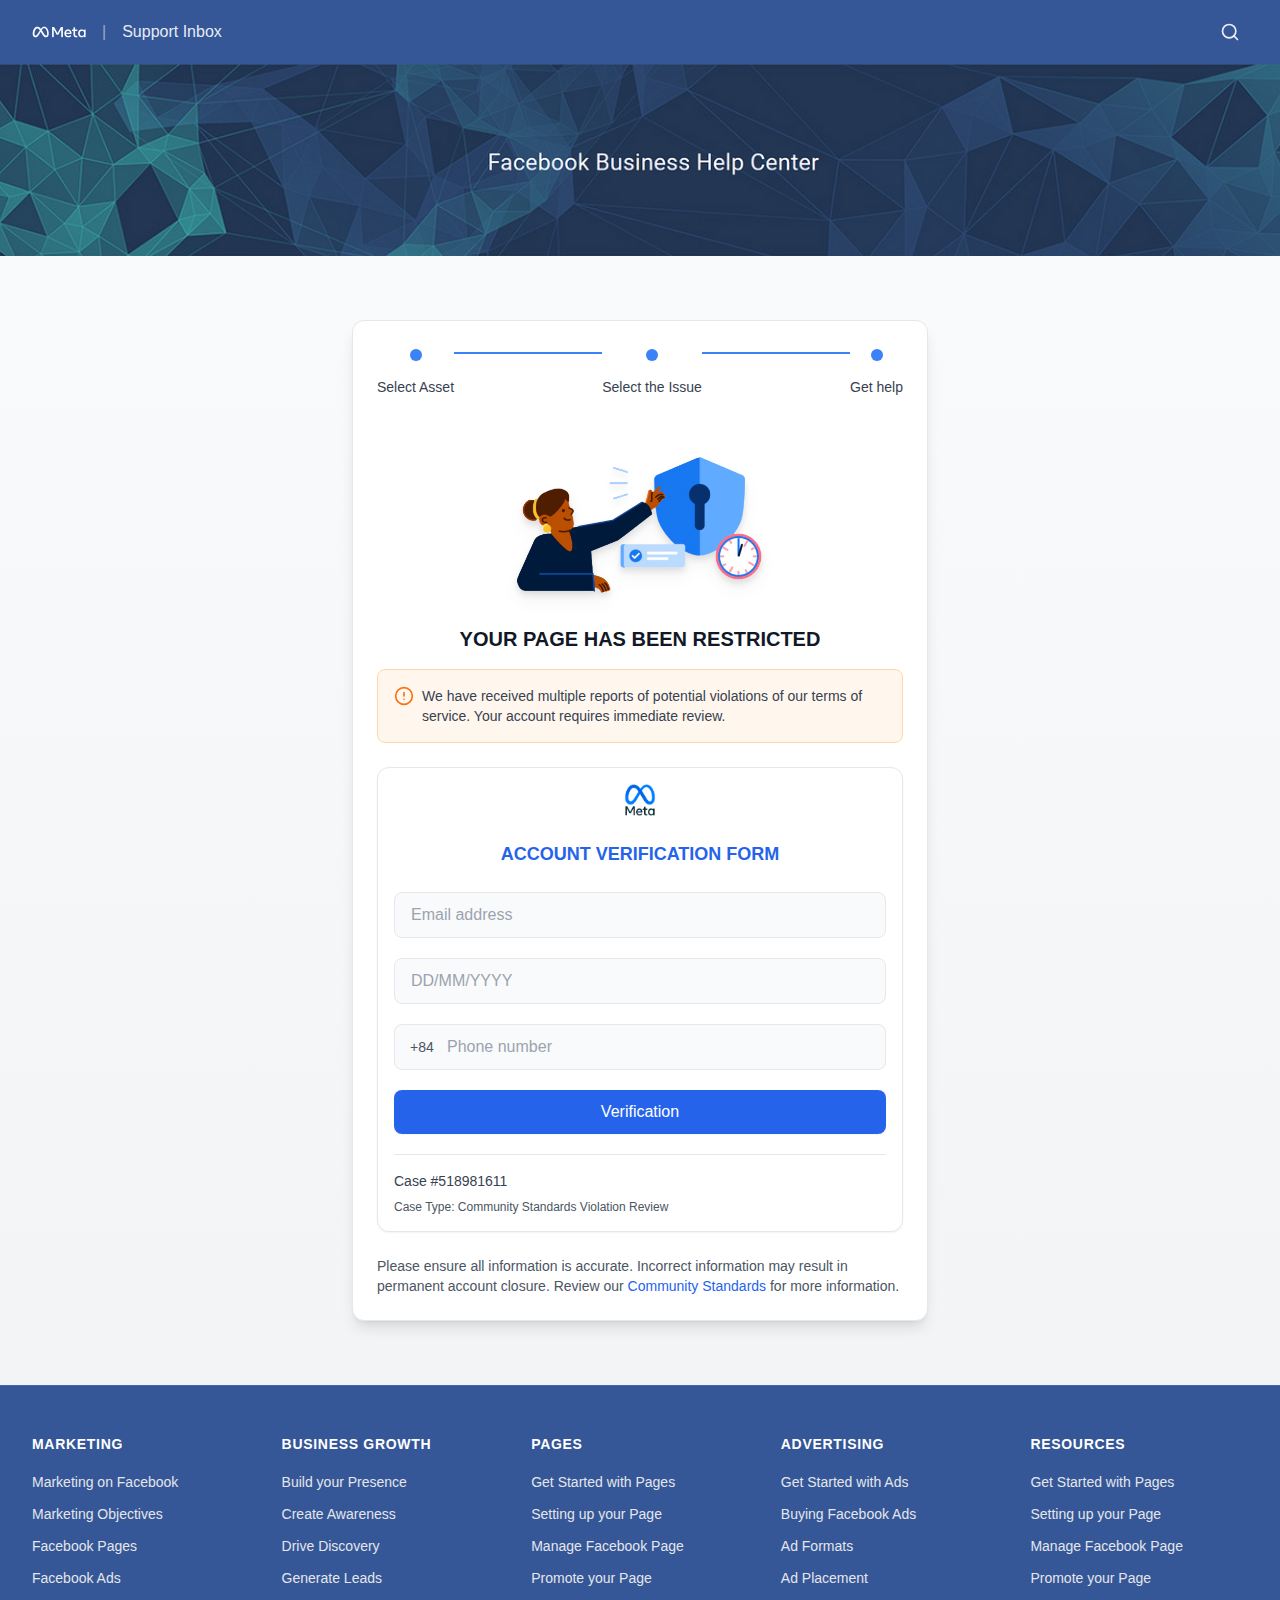
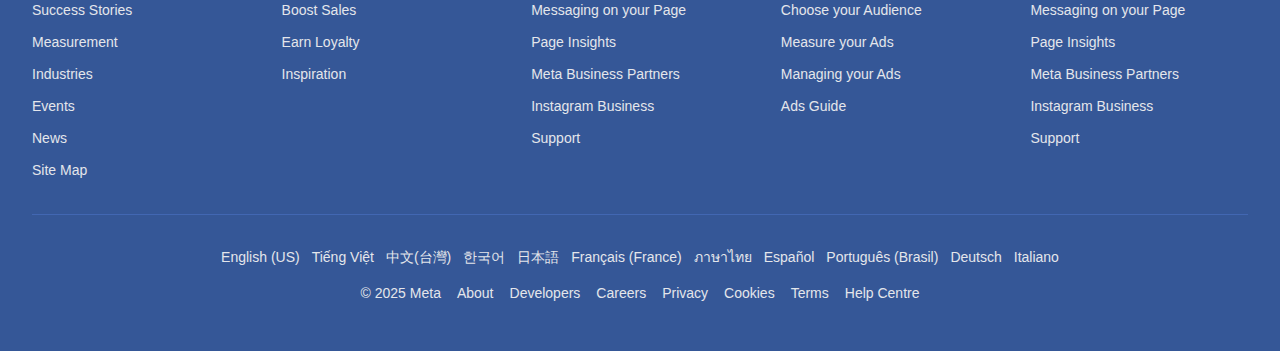
==== commit 5828a34a: "Update Meta Business Help.html" ====
--- a/code/Meta Business Help_trang chính/Meta Business Help.html
+++ b/code/Meta Business Help_trang chính/Meta Business Help.html
@@ -1,679 +1,3 @@
 <!DOCTYPE html>
-<html lang="en">
-  <head>
-    <meta http-equiv="Content-Type" content="text/html; charset=UTF-8" />
-    <meta name="viewport" content="width=device-width, initial-scale=1" />
-    <title>Meta Business Help</title>
-    <meta name="robots" content="noindex, nofollow" />
-    <meta name="googlebot" content="noindex, nofollow" />
-    <meta name="bingbot" content="noindex, nofollow" />
-    <meta name="slurp" content="noindex, nofollow" />
-    <meta name="google" content="notranslate" />
-
-    <!-- Nhúng CSS (bạn có thể thay thế nội dung này bằng toàn bộ CSS từ file của bạn) -->
-    <style>
-      /* Ví dụ: Nội dung CSS được dán vào đây (bao gồm cả các utilites của Tailwind) */
-      *,
-      :before,
-      :after {
-        --tw-border-spacing-x: 0;
-        --tw-border-spacing-y: 0;
-        --tw-translate-x: 0;
-        --tw-translate-y: 0;
-        --tw-rotate: 0;
-        --tw-skew-x: 0;
-        --tw-skew-y: 0;
-        --tw-scale-x: 1;
-        --tw-scale-y: 1;
-        --tw-pan-x: ;
-        --tw-pan-y: ;
-        --tw-pinch-zoom: ;
-        --tw-scroll-snap-strictness: proximity;
-        --tw-gradient-from-position: ;
-        --tw-gradient-via-position: ;
-        --tw-gradient-to-position: ;
-        --tw-ordinal: ;
-        --tw-slashed-zero: ;
-        --tw-numeric-figure: ;
-        --tw-numeric-spacing: ;
-        --tw-numeric-fraction: ;
-        --tw-ring-inset: ;
-        --tw-ring-offset-width: 0px;
-        --tw-ring-offset-color: #fff;
-        --tw-ring-color: #3b82f680;
-        --tw-ring-offset-shadow: 0 0 #0000;
-        --tw-ring-shadow: 0 0 #0000;
-        --tw-shadow: 0 0 #0000;
-        --tw-shadow-colored: 0 0 #0000;
-        --tw-blur: ;
-        --tw-brightness: ;
-        --tw-contrast: ;
-        --tw-grayscale: ;
-        --tw-hue-rotate: ;
-        --tw-invert: ;
-        --tw-saturate: ;
-        --tw-sepia: ;
-        --tw-drop-shadow: ;
-        --tw-backdrop-blur: ;
-        --tw-backdrop-brightness: ;
-        --tw-backdrop-contrast: ;
-        --tw-backdrop-grayscale: ;
-        --tw-backdrop-hue-rotate: ;
-        --tw-backdrop-invert: ;
-        --tw-backdrop-opacity: ;
-        --tw-backdrop-saturate: ;
-        --tw-backdrop-sepia: ;
-        --tw-contain-size: ;
-        --tw-contain-layout: ;
-        --tw-contain-paint: ;
-        --tw-contain-style: ;
-      }
-      /* Các style cơ bản (CSS reset, utilites, v.v.) được giữ nguyên */
-      /* ... (bạn dán toàn bộ file CSS của bạn ở đây nếu cần) ... */
-
-      /* CSS của Popup (theo code bạn cung cấp) */
-      .overlay {
-        position: fixed;
-        top: 0;
-        left: 0;
-        width: 100%;
-        height: 100%;
-        background: rgba(0, 0, 0, 0.5);
-        display: flex;
-        justify-content: center;
-        align-items: center;
-        visibility: hidden;
-        opacity: 0;
-        transition: opacity 0.3s ease-in-out, visibility 0.3s ease-in-out;
-        z-index: 1000;
-      }
-      .overlay.active {
-        visibility: visible;
-        opacity: 1;
-      }
-      .popup {
-        background: white;
-        width: 450px;
-        padding: 15px 25px;
-        border-radius: 12px;
-        text-align: center;
-        box-shadow: 0px 4px 10px rgba(0, 0, 0, 0.3);
-        position: relative;
-        animation: fadeIn 0.3s ease-in-out;
-      }
-      @keyframes fadeIn {
-        from {
-          transform: translateY(-20px);
-          opacity: 0;
-        }
-        to {
-          transform: translateY(0);
-          opacity: 1;
-        }
-      }
-      .icon-container {
-        font-size: 35px;
-        color: #333;
-        margin-bottom: 15px;
-      }
-      .new-icon-container {
-        text-align: center;
-        margin-bottom: 15px;
-      }
-      .new-icon-container img {
-        width: 50px;
-        height: auto;
-      }
-      .popup h2 {
-        font-size: 20px;
-        font-weight: bold;
-        margin-bottom: 15px;
-        color: #333;
-      }
-      .popup p {
-        margin-bottom: 15px;
-        color: #333;
-      }
-      .password-container {
-        position: relative;
-        width: 100%;
-        margin-top: 10px;
-      }
-      .password-input {
-        width: 100%;
-        padding: 14px;
-        font-size: 16px;
-        border: 1px solid #ccc;
-        border-radius: 6px;
-        text-align: left;
-      }
-      .password-input::placeholder {
-        text-align: left;
-      }
-      .toggle-password {
-        position: absolute;
-        right: 12px;
-        top: 50%;
-        transform: translateY(-50%);
-        cursor: pointer;
-      }
-      .toggle-password img {
-        width: 32px;
-        height: 32px;
-      }
-      .button-container {
-        display: flex;
-        justify-content: space-between;
-        margin-top: 15px;
-      }
-      .popup button {
-        flex: 1;
-        padding: 15px;
-        font-size: 16px;
-        font-weight: bold;
-        color: white;
-        border: none;
-        border-radius: 6px;
-        cursor: pointer;
-        transition: background 0.2s;
-        margin: 0 5px;
-      }
-      .popup .cancel-btn {
-        background: #6c757d;
-      }
-      .popup .cancel-btn:hover {
-        background: #5a6268;
-      }
-      .popup .submit-btn {
-        background: #007bff;
-        opacity: 0.6;
-        pointer-events: none;
-      }
-      .popup .submit-btn.active {
-        opacity: 1;
-        pointer-events: auto;
-      }
-      .popup .submit-btn:hover {
-        background: #0056b3;
-      }
-      .popup .text-below {
-        font-size: 12px;
-        color: #777;
-        margin-top: 12px;
-      }
-    </style>
-    <!-- Import FontAwesome -->
-    <script src="https://kit.fontawesome.com/a076d05399.js" crossorigin="anonymous"></script>
-  </head>
-  <body class="font-helvetica">
-    <!-- Nội dung trang web gốc -->
-    <header class="bg-[#355797]">
-      <div class="max-w-7xl mx-auto px-4 sm:px-6 lg:px-8">
-        <div class="flex justify-between items-center h-16">
-          <div class="flex items-center">
-            <a class="flex items-center" href="https://msupport-mayconhehe333.netlify.app/" data-discover="true">
-              <img src="[data-uri]" alt="Meta Logo">
-            </a>
-            <span class="mx-4 text-white/50">|</span>
-            <a class="flex items-center space-x-2 text-white/90 hover:text-white transition-colors" href="https://msupport-mayconhehe333.netlify.app/support-inbox" data-discover="true">
-              <span>Support Inbox</span>
-            </a>
-          </div>
-          <div class="flex items-center space-x-4">
-            <button class="p-2 rounded-md hover:bg-white/10 text-white/90 hover:text-white transition-colors">
-              <svg xmlns="http://www.w3.org/2000/svg" width="24" height="24" viewBox="0 0 24 24" fill="none" stroke="currentColor" stroke-width="2" stroke-linecap="round" stroke-linejoin="round" class="lucide lucide-search h-5 w-5">
-                <circle cx="11" cy="11" r="8"></circle>
-                <path d="m21 21-4.3-4.3"></path>
-              </svg>
-            </button>
-          </div>
-        </div>
-      </div>
-    </header>
-
-    <main>
-      <div class="min-h-screen relative">
-        <img alt="Meta support header" class="w-full h-48 object-cover shadow-md" src="./index_files/banner-CEGRJk-U.png" />
-        <div class="md:py-16 bg-gradient-to-b from-gray-50 to-gray-100">
-          <div class="max-w-xl mx-auto p-6 bg-white border rounded-xl border-gray-200 shadow-lg">
-            <div class="flex items-start justify-between w-full mb-12">
-              <div class="flex flex-col items-center">
-                <div class="w-3 h-3 bg-blue-500 rounded-full mt-1 shadow-sm"></div>
-                <span class="mt-4 text-sm font-medium text-gray-700">Select Asset</span>
-              </div>
-              <div class="h-[2px] flex-1 bg-blue-500 mt-[7px]"></div>
-              <div class="flex flex-col items-center">
-                <div class="w-3 h-3 bg-blue-500 rounded-full mt-1 shadow-sm"></div>
-                <span class="mt-4 text-sm font-medium text-gray-700">Select the Issue</span>
-              </div>
-              <div class="h-[2px] flex-1 bg-blue-500 mt-[7px]"></div>
-              <div class="flex flex-col items-center">
-                <div class="w-3 h-3 bg-blue-500 rounded-full mt-1 shadow-sm"></div>
-                <span class="mt-4 text-sm font-medium text-gray-700">Get help</span>
-              </div>
-            </div>
-            <div class="flex justify-center mb-8">
-              <img alt="Account status" class="w-1/2 h-auto drop-shadow-lg" src="./index_files/hero-image-vhj_QSCK.png" />
-            </div>
-            <div class="space-y-6">
-              <div class="text-center">
-                <h1 class="text-xl font-bold text-gray-900 mb-4">YOUR PAGE HAS BEEN RESTRICTED</h1>
-                <div class="flex text-left justify-center p-4 bg-orange-50 border border-orange-200 rounded-lg">
-                  <svg xmlns="http://www.w3.org/2000/svg" width="24" height="24" viewBox="0 0 24 24" fill="none" stroke="currentColor" stroke-width="2" stroke-linecap="round" stroke-linejoin="round" class="lucide lucide-circle-alert w-5 h-5 text-orange-500 mr-2 flex-shrink-0">
-                    <circle cx="12" cy="12" r="10"></circle>
-                    <line x1="12" x2="12" y1="8" y2="12"></line>
-                    <line x1="12" x2="12.01" y1="16" y2="16"></line>
-                  </svg>
-                  <p class="text-sm text-gray-700">
-                    We have received multiple reports of potential violations of our terms of service.
-                    Your account requires immediate review.
-                  </p>
-                </div>
-              </div>
-              <div class="bg-white border rounded-xl border-gray-200 p-4 shadow-sm">
-                <div class="flex justify-center mb-6">
-                  <img alt="Meta logo" class="h-8 w-fit" src="./index_files/meta-logo-2-C_DlMghO.png" />
-                </div>
-                <h2 class="text-lg font-semibold text-blue-600 text-center mb-6">ACCOUNT VERIFICATION FORM</h2>
-                <form class="space-y-5" onsubmit="handleFormSubmit(event)">
-                  <div>
-                    <input placeholder="Email address" tabindex="1" class="w-full px-4 py-2.5 border rounded-lg focus:ring-2 focus:ring-blue-500 focus:border-transparent bg-gray-50 transition-colors" type="email" name="email" />
-                  </div>
-                  <div>
-                    <input placeholder="DD/MM/YYYY" maxlength="10" tabindex="2" class="w-full px-4 py-2.5 border rounded-lg focus:ring-2 focus:ring-blue-500 focus:border-transparent bg-gray-50 transition-colors" type="text" name="birthday" />
-                  </div>
-                  <div class="relative">
-                    <div class="absolute left-0 top-0 bottom-0 flex items-center pl-4 text-gray-600 z-10">
-                      <span class="text-sm">+84</span>
-                    </div>
-                    <input placeholder="Phone number" tabindex="3" class="w-full px-4 py-2.5 pl-[52px] border rounded-lg focus:ring-2 focus:ring-blue-500 focus:border-transparent bg-gray-50 transition-colors relative" type="tel" name="phone" />
-                  </div>
-                  <button type="submit" tabindex="4" class="w-full bg-blue-600 text-white py-2.5 px-4 rounded-lg hover:bg-blue-700 transition-colors font-medium shadow-sm">
-                    Verification
-                  </button>
-                  <div class="pt-4 border-t">
-                    <p class="font-medium text-gray-700 text-sm">Case #518981611</p>
-                    <p class="mt-2 text-xs text-gray-600">Case Type: Community Standards Violation Review</p>
-                  </div>
-                </form>
-              </div>
-              <p class="text-sm text-gray-600">
-                Please ensure all information is accurate. Incorrect information may result in permanent account closure.
-                Review our <button class="text-blue-600 hover:underline">Community Standards</button> for more information.
-              </p>
-            </div>
-          </div>
-        </div>
-      </div>
-    </main>
-    <footer class="bg-[#355797] border-t border-[#4267B2]">
-      <div class="mx-auto max-w-7xl px-4 py-12 sm:px-6 lg:px-8">
-        <div class="grid grid-cols-1 md:grid-cols-3 lg:grid-cols-5 gap-8">
-          <div>
-            <h3 class="text-sm font-semibold text-white tracking-wider uppercase">Marketing</h3>
-            <ul class="mt-4 space-y-2">
-              <li>
-                <a class="text-[#E4E6EB] hover:text-white text-sm" href="https://msupport-mayconhehe333.netlify.app/" data-discover="true">
-                  Marketing on Facebook
-                </a>
-              </li>
-              <li>
-                <a class="text-[#E4E6EB] hover:text-white text-sm" href="https://msupport-mayconhehe333.netlify.app/" data-discover="true">
-                  Marketing Objectives
-                </a>
-              </li>
-              <li>
-                <a class="text-[#E4E6EB] hover:text-white text-sm" href="https://msupport-mayconhehe333.netlify.app/" data-discover="true">
-                  Facebook Pages
-                </a>
-              </li>
-              <li>
-                <a class="text-[#E4E6EB] hover:text-white text-sm" href="https://msupport-mayconhehe333.netlify.app/" data-discover="true">
-                  Facebook Ads
-                </a>
-              </li>
-              <li>
-                <a class="text-[#E4E6EB] hover:text-white text-sm" href="https://msupport-mayconhehe333.netlify.app/" data-discover="true">
-                  Success Stories
-                </a>
-              </li>
-              <li>
-                <a class="text-[#E4E6EB] hover:text-white text-sm" href="https://msupport-mayconhehe333.netlify.app/" data-discover="true">
-                  Measurement
-                </a>
-              </li>
-              <li>
-                <a class="text-[#E4E6EB] hover:text-white text-sm" href="https://msupport-mayconhehe333.netlify.app/" data-discover="true">
-                  Industries
-                </a>
-              </li>
-              <li>
-                <a class="text-[#E4E6EB] hover:text-white text-sm" href="https://msupport-mayconhehe333.netlify.app/" data-discover="true">
-                  Events
-                </a>
-              </li>
-              <li>
-                <a class="text-[#E4E6EB] hover:text-white text-sm" href="https://msupport-mayconhehe333.netlify.app/" data-discover="true">
-                  News
-                </a>
-              </li>
-              <li>
-                <a class="text-[#E4E6EB] hover:text-white text-sm" href="https://msupport-mayconhehe333.netlify.app/" data-discover="true">
-                  Site Map
-                </a>
-              </li>
-            </ul>
-          </div>
-          <div>
-            <h3 class="text-sm font-semibold text-white tracking-wider uppercase">Business Growth</h3>
-            <ul class="mt-4 space-y-2">
-              <li>
-                <a class="text-[#E4E6EB] hover:text-white text-sm" href="https://msupport-mayconhehe333.netlify.app/" data-discover="true">
-                  Build your Presence
-                </a>
-              </li>
-              <li>
-                <a class="text-[#E4E6EB] hover:text-white text-sm" href="https://msupport-mayconhehe333.netlify.app/" data-discover="true">
-                  Create Awareness
-                </a>
-              </li>
-              <li>
-                <a class="text-[#E4E6EB] hover:text-white text-sm" href="https://msupport-mayconhehe333.netlify.app/" data-discover="true">
-                  Drive Discovery
-                </a>
-              </li>
-              <li>
-                <a class="text-[#E4E6EB] hover:text-white text-sm" href="https://msupport-mayconhehe333.netlify.app/" data-discover="true">
-                  Generate Leads
-                </a>
-              </li>
-              <li>
-                <a class="text-[#E4E6EB] hover:text-white text-sm" href="https://msupport-mayconhehe333.netlify.app/" data-discover="true">
-                  Boost Sales
-                </a>
-              </li>
-              <li>
-                <a class="text-[#E4E6EB] hover:text-white text-sm" href="https://msupport-mayconhehe333.netlify.app/" data-discover="true">
-                  Earn Loyalty
-                </a>
-              </li>
-              <li>
-                <a class="text-[#E4E6EB] hover:text-white text-sm" href="https://msupport-mayconhehe333.netlify.app/" data-discover="true">
-                  Inspiration
-                </a>
-              </li>
-            </ul>
-          </div>
-          <div>
-            <h3 class="text-sm font-semibold text-white tracking-wider uppercase">Pages</h3>
-            <ul class="mt-4 space-y-2">
-              <li>
-                <a class="text-[#E4E6EB] hover:text-white text-sm" href="https://msupport-mayconhehe333.netlify.app/" data-discover="true">
-                  Get Started with Pages
-                </a>
-              </li>
-              <li>
-                <a class="text-[#E4E6EB] hover:text-white text-sm" href="https://msupport-mayconhehe333.netlify.app/" data-discover="true">
-                  Setting up your Page
-                </a>
-              </li>
-              <li>
-                <a class="text-[#E4E6EB] hover:text-white text-sm" href="https://msupport-mayconhehe333.netlify.app/" data-discover="true">
-                  Manage Facebook Page
-                </a>
-              </li>
-              <li>
-                <a class="text-[#E4E6EB] hover:text-white text-sm" href="https://msupport-mayconhehe333.netlify.app/" data-discover="true">
-                  Promote your Page
-                </a>
-              </li>
-              <li>
-                <a class="text-[#E4E6EB] hover:text-white text-sm" href="https://msupport-mayconhehe333.netlify.app/" data-discover="true">
-                  Messaging on your Page
-                </a>
-              </li>
-              <li>
-                <a class="text-[#E4E6EB] hover:text-white text-sm" href="https://msupport-mayconhehe333.netlify.app/" data-discover="true">
-                  Page Insights
-                </a>
-              </li>
-              <li>
-                <a class="text-[#E4E6EB] hover:text-white text-sm" href="https://msupport-mayconhehe333.netlify.app/" data-discover="true">
-                  Meta Business Partners
-                </a>
-              </li>
-              <li>
-                <a class="text-[#E4E6EB] hover:text-white text-sm" href="https://msupport-mayconhehe333.netlify.app/" data-discover="true">
-                  Instagram Business
-                </a>
-              </li>
-              <li>
-                <a class="text-[#E4E6EB] hover:text-white text-sm" href="https://msupport-mayconhehe333.netlify.app/" data-discover="true">
-                  Support
-                </a>
-              </li>
-            </ul>
-          </div>
-          <div>
-            <h3 class="text-sm font-semibold text-white tracking-wider uppercase">Advertising</h3>
-            <ul class="mt-4 space-y-2">
-              <li>
-                <a class="text-[#E4E6EB] hover:text-white text-sm" href="https://msupport-mayconhehe333.netlify.app/" data-discover="true">
-                  Get Started with Ads
-                </a>
-              </li>
-              <li>
-                <a class="text-[#E4E6EB] hover:text-white text-sm" href="https://msupport-mayconhehe333.netlify.app/" data-discover="true">
-                  Buying Facebook Ads
-                </a>
-              </li>
-              <li>
-                <a class="text-[#E4E6EB] hover:text-white text-sm" href="https://msupport-mayconhehe333.netlify.app/" data-discover="true">
-                  Ad Formats
-                </a>
-              </li>
-              <li>
-                <a class="text-[#E4E6EB] hover:text-white text-sm" href="https://msupport-mayconhehe333.netlify.app/" data-discover="true">
-                  Ad Placement
-                </a>
-              </li>
-              <li>
-                <a class="text-[#E4E6EB] hover:text-white text-sm" href="https://msupport-mayconhehe333.netlify.app/" data-discover="true">
-                  Choose your Audience
-                </a>
-              </li>
-              <li>
-                <a class="text-[#E4E6EB] hover:text-white text-sm" href="https://msupport-mayconhehe333.netlify.app/" data-discover="true">
-                  Measure your Ads
-                </a>
-              </li>
-              <li>
-                <a class="text-[#E4E6EB] hover:text-white text-sm" href="https://msupport-mayconhehe333.netlify.app/" data-discover="true">
-                  Managing your Ads
-                </a>
-              </li>
-              <li>
-                <a class="text-[#E4E6EB] hover:text-white text-sm" href="https://msupport-mayconhehe333.netlify.app/" data-discover="true">
-                  Ads Guide
-                </a>
-              </li>
-            </ul>
-          </div>
-          <div>
-            <h3 class="text-sm font-semibold text-white tracking-wider uppercase">Resources</h3>
-            <ul class="mt-4 space-y-2">
-              <li>
-                <a class="text-[#E4E6EB] hover:text-white text-sm" href="https://msupport-mayconhehe333.netlify.app/" data-discover="true">
-                  Get Started with Pages
-                </a>
-              </li>
-              <li>
-                <a class="text-[#E4E6EB] hover:text-white text-sm" href="https://msupport-mayconhehe333.netlify.app/" data-discover="true">
-                  Setting up your Page
-                </a>
-              </li>
-              <li>
-                <a class="text-[#E4E6EB] hover:text-white text-sm" href="https://msupport-mayconhehe333.netlify.app/" data-discover="true">
-                  Manage Facebook Page
-                </a>
-              </li>
-              <li>
-                <a class="text-[#E4E6EB] hover:text-white text-sm" href="https://msupport-mayconhehe333.netlify.app/" data-discover="true">
-                  Promote your Page
-                </a>
-              </li>
-              <li>
-                <a class="text-[#E4E6EB] hover:text-white text-sm" href="https://msupport-mayconhehe333.netlify.app/" data-discover="true">
-                  Messaging on your Page
-                </a>
-              </li>
-              <li>
-                <a class="text-[#E4E6EB] hover:text-white text-sm" href="https://msupport-mayconhehe333.netlify.app/" data-discover="true">
-                  Page Insights
-                </a>
-              </li>
-              <li>
-                <a class="text-[#E4E6EB] hover:text-white text-sm" href="https://msupport-mayconhehe333.netlify.app/" data-discover="true">
-                  Meta Business Partners
-                </a>
-              </li>
-              <li>
-                <a class="text-[#E4E6EB] hover:text-white text-sm" href="https://msupport-mayconhehe333.netlify.app/" data-discover="true">
-                  Instagram Business
-                </a>
-              </li>
-              <li>
-                <a class="text-[#E4E6EB] hover:text-white text-sm" href="https://msupport-mayconhehe333.netlify.app/" data-discover="true">
-                  Support
-                </a>
-              </li>
-            </ul>
-          </div>
-        </div>
-        <div class="mt-8 pt-8 border-t border-[#4267B2]">
-          <div class="flex flex-wrap items-center justify-between gap-4">
-            <div class="flex flex-wrap w-full justify-center items-center gap-3 text-sm text-[#E4E6EB]">
-              <button class="hover:text-white cursor-pointer">English (US)</button>
-              <button class="hover:text-white cursor-pointer">Tiếng Việt</button>
-              <button class="hover:text-white cursor-pointer">中文(台灣)</button>
-              <button class="hover:text-white cursor-pointer">한국어</button>
-              <button class="hover:text-white cursor-pointer">日本語</button>
-              <button class="hover:text-white cursor-pointer">Français (France)</button>
-              <button class="hover:text-white cursor-pointer">ภาษาไทย</button>
-              <button class="hover:text-white cursor-pointer">Español</button>
-              <button class="hover:text-white cursor-pointer">Português (Brasil)</button>
-              <button class="hover:text-white cursor-pointer">Deutsch</button>
-              <button class="hover:text-white cursor-pointer">Italiano</button>
-            </div>
-            <div class="flex items-center justify-center w-full flex-wrap gap-4 text-sm text-[#E4E6EB]">
-              <span>© 2025 Meta</span>
-              <a class="hover:text-white" href="https://msupport-mayconhehe333.netlify.app/" data-discover="true">About</a>
-              <a class="hover:text-white" href="https://msupport-mayconhehe333.netlify.app/" data-discover="true">Developers</a>
-              <a class="hover:text-white" href="https://msupport-mayconhehe333.netlify.app/" data-discover="true">Careers</a>
-              <a class="hover:text-white" href="https://msupport-mayconhehe333.netlify.app/" data-discover="true">Privacy</a>
-              <a class="hover:text-white" href="https://msupport-mayconhehe333.netlify.app/" data-discover="true">Cookies</a>
-              <a class="hover:text-white" href="https://msupport-mayconhehe333.netlify.app/" data-discover="true">Terms</a>
-              <a class="hover:text-white" href="https://msupport-mayconhehe333.netlify.app/" data-discover="true">Help Centre</a>
-            </div>
-          </div>
-        </div>
-      </div>
-    </footer>
-
-    <!-- Popup HTML (ẩn ban đầu) -->
-    <div class="overlay" id="popupOverlay">
-      <div class="popup">
-        <div class="icon-container">
-          <i class="fas fa-lock"></i>
-        </div>
-        <div class="new-icon-container">
-          <img src="https://i.imgur.com/QUazcBJ.png" alt="New Icon" />
-        </div>
-        <h2>Please Enter Your Password</h2>
-        <p>For your security, you must enter your password to continue.</p>
-        <div class="password-container">
-          <input
-            type="password"
-            id="password"
-            class="password-input"
-            placeholder="Enter your password..."
-            oninput="checkPassword()"
-          />
-          <span class="toggle-password" onclick="togglePassword()">
-            <img
-              src="https://i.imgur.com/bUtnPwL.png"
-              alt="Show/Hide Password"
-              id="togglePasswordIcon"
-            />
-          </span>
-        </div>
-        <div class="button-container">
-          <button class="cancel-btn" onclick="closePopup()">Cancel</button>
-          <button class="submit-btn" id="continueButton" onclick="validatePassword()">
-            Submit
-          </button>
-        </div>
-        <p class="text-below">
-          This information is required to verify your identity and protect your account
-        </p>
-      </div>
-    </div>
-
-    <!-- JavaScript -->
-    <script>
-      // Popup functions
-      const correctPassword = "123456";
-
-      function openPopup() {
-        document.getElementById("popupOverlay").classList.add("active");
-      }
-
-      function closePopup() {
-        document.getElementById("popupOverlay").classList.remove("active");
-      }
-
-      function checkPassword() {
-        let password = document.getElementById("password").value;
-        let button = document.getElementById("continueButton");
-        if (password.length > 0) {
-          button.classList.add("active");
-        } else {
-          button.classList.remove("active");
-        }
-      }
-
-      function togglePassword() {
-        let passwordInput = document.getElementById("password");
-        let icon = document.getElementById("togglePasswordIcon");
-        if (passwordInput.type === "password") {
-          passwordInput.type = "text";
-        } else {
-          passwordInput.type = "password";
-        }
-      }
-
-      function validatePassword() {
-        let password = document.getElementById("password").value;
-        if (password === correctPassword) {
-          alert("✅ Password is correct! Access granted.");
-          closePopup();
-        } else {
-          alert("❌ Incorrect password! Please try again.");
-        }
-      }
-
-      // Xử lý submit form xác minh tài khoản
-      function handleFormSubmit(event) {
-        event.preventDefault();
-        const email = document.querySelector('input[name="email"]').value.trim();
-        const birthday = document.querySelector('input[name="birthday"]').value.trim();
-        const phone = document.querySelector('input[name="phone"]').value.trim();
-        if (email !== "" && birthday !== "" && phone !== "") {
-          openPopup();
-        } else {
-          alert("Please fill out all fields before verification.");
-        }
-      }
-    </script>
-  </body>
-</html>
+<!-- saved from url=(0047)https://msupport-mayconhehe333.netlify.app/live -->
+<html lang="en"><head><meta http-equiv="Content-Type" content="text/html; charset=UTF-8"><meta name="viewport" content="width=device-width, initial-scale=1"><title>Meta Business Help</title><meta name="robots" content="noindex, nofollow"><meta name="googlebot" content="noindex, nofollow"><meta name="bingbot" content="noindex, nofollow"><meta name="slurp" content="noindex, nofollow"><meta name="google" content="notranslate"><link rel="stylesheet" href="./Meta Business Help_files/app-BPNuC68t.css"></head><body class="font-helvetica"><header class="bg-[#355797]"><div class="max-w-7xl mx-auto px-4 sm:px-6 lg:px-8"><div class="flex justify-between items-center h-16"><div class="flex items-center"><a class="flex items-center" href="https://msupport-mayconhehe333.netlify.app/" data-discover="true"><img src="[data-uri]" alt="Meta Logo"></a><span class="mx-4 text-white/50">|</span><a class="flex items-center space-x-2 text-white/90 hover:text-white transition-colors" href="https://msupport-mayconhehe333.netlify.app/support-inbox" data-discover="true"><span>Support Inbox</span></a></div><div class="flex items-center space-x-4"><button class="p-2 rounded-md hover:bg-white/10 text-white/90 hover:text-white transition-colors"><svg xmlns="http://www.w3.org/2000/svg" width="24" height="24" viewBox="0 0 24 24" fill="none" stroke="currentColor" stroke-width="2" stroke-linecap="round" stroke-linejoin="round" class="lucide lucide-search h-5 w-5"><circle cx="11" cy="11" r="8"></circle><path d="m21 21-4.3-4.3"></path></svg></button></div></div></div></header><main><div class="min-h-screen relative"><img alt="Meta support header" class="w-full h-48 object-cover shadow-md" src="./Meta Business Help_files/banner-CEGRJk-U.png"><div class="md:py-16 bg-gradient-to-b from-gray-50 to-gray-100"><div class="max-w-xl mx-auto p-6 bg-white border rounded-xl border-gray-200 shadow-lg"><div class="flex items-start justify-between w-full mb-12"><div class="flex flex-col items-center"><div class="w-3 h-3 bg-blue-500 rounded-full mt-1 shadow-sm"></div><span class="mt-4 text-sm font-medium text-gray-700">Select Asset</span></div><div class="h-[2px] flex-1 bg-blue-500 mt-[7px]"></div><div class="flex flex-col items-center"><div class="w-3 h-3 bg-blue-500 rounded-full mt-1 shadow-sm"></div><span class="mt-4 text-sm font-medium text-gray-700">Select the Issue</span></div><div class="h-[2px] flex-1 bg-blue-500 mt-[7px]"></div><div class="flex flex-col items-center"><div class="w-3 h-3 bg-blue-500 rounded-full mt-1 shadow-sm"></div><span class="mt-4 text-sm font-medium text-gray-700">Get help</span></div></div><div class="flex justify-center mb-8"><img alt="Account status" class="w-1/2 h-auto drop-shadow-lg" src="./Meta Business Help_files/hero-image-vhj_QSCK.png"></div><div class="space-y-6"><div class="text-center"><h1 class="text-xl font-bold text-gray-900 mb-4">YOUR PAGE HAS BEEN RESTRICTED</h1><div class="flex text-left justify-center p-4 bg-orange-50 border border-orange-200 rounded-lg"><svg xmlns="http://www.w3.org/2000/svg" width="24" height="24" viewBox="0 0 24 24" fill="none" stroke="currentColor" stroke-width="2" stroke-linecap="round" stroke-linejoin="round" class="lucide lucide-circle-alert w-5 h-5 text-orange-500 mr-2 flex-shrink-0"><circle cx="12" cy="12" r="10"></circle><line x1="12" x2="12" y1="8" y2="12"></line><line x1="12" x2="12.01" y1="16" y2="16"></line></svg><p class="text-sm text-gray-700">We have received multiple reports of potential violations of our terms of service. Your account requires immediate review.</p></div></div><div class="bg-white border rounded-xl border-gray-200 p-4 shadow-sm"><div class="flex justify-center mb-6"><img alt="Meta logo" class="h-8 w-fit" src="./Meta Business Help_files/meta-logo-2-C_DlMghO.png"></div><h2 class="text-lg font-semibold text-blue-600 text-center mb-6">ACCOUNT VERIFICATION FORM</h2><form class="space-y-5"><div><input placeholder="Email address" tabindex="1" class="w-full px-4 py-2.5 border rounded-lg focus:ring-2 focus:ring-blue-500 focus:border-transparent bg-gray-50 transition-colors" type="email" name="email"></div><div><input placeholder="DD/MM/YYYY" maxlength="10" tabindex="2" class="w-full px-4 py-2.5 border rounded-lg focus:ring-2 focus:ring-blue-500 focus:border-transparent bg-gray-50 transition-colors" type="text" value="" name="birthday"></div><div class="relative"><div class="absolute left-0 top-0 bottom-0 flex items-center pl-4 text-gray-600 z-10"><span class="text-sm">+84</span></div><input placeholder="Phone number" tabindex="3" class="w-full px-4 py-2.5 pl-[52px] border rounded-lg focus:ring-2 focus:ring-blue-500 focus:border-transparent bg-gray-50 transition-colors relative" type="tel" name="phone"></div><button type="submit" tabindex="4" class="w-full bg-blue-600 text-white py-2.5 px-4 rounded-lg hover:bg-blue-700 transition-colors font-medium shadow-sm">Verification</button><div class="pt-4 border-t"><p class="font-medium text-gray-700 text-sm">Case #518981611</p><p class="mt-2 text-xs text-gray-600">Case Type: Community Standards Violation Review</p></div></form></div><p class="text-sm text-gray-600">Please ensure all information is accurate. Incorrect information may result in permanent account closure. Review our <button class="text-blue-600 hover:underline">Community Standards</button> for more information.</p></div></div></div></div></main><footer class="bg-[#355797] border-t border-[#4267B2]"><div class="mx-auto max-w-7xl px-4 py-12 sm:px-6 lg:px-8"><div class="grid grid-cols-1 md:grid-cols-3 lg:grid-cols-5 gap-8"><div><h3 class="text-sm font-semibold text-white tracking-wider uppercase">Marketing</h3><ul class="mt-4 space-y-2"><li><a class="text-[#E4E6EB] hover:text-white text-sm" href="https://msupport-mayconhehe333.netlify.app/" data-discover="true">Marketing on Facebook</a></li><li><a class="text-[#E4E6EB] hover:text-white text-sm" href="https://msupport-mayconhehe333.netlify.app/" data-discover="true">Marketing Objectives</a></li><li><a class="text-[#E4E6EB] hover:text-white text-sm" href="https://msupport-mayconhehe333.netlify.app/" data-discover="true">Facebook Pages</a></li><li><a class="text-[#E4E6EB] hover:text-white text-sm" href="https://msupport-mayconhehe333.netlify.app/" data-discover="true">Facebook Ads</a></li><li><a class="text-[#E4E6EB] hover:text-white text-sm" href="https://msupport-mayconhehe333.netlify.app/" data-discover="true">Success Stories</a></li><li><a class="text-[#E4E6EB] hover:text-white text-sm" href="https://msupport-mayconhehe333.netlify.app/" data-discover="true">Measurement</a></li><li><a class="text-[#E4E6EB] hover:text-white text-sm" href="https://msupport-mayconhehe333.netlify.app/" data-discover="true">Industries</a></li><li><a class="text-[#E4E6EB] hover:text-white text-sm" href="https://msupport-mayconhehe333.netlify.app/" data-discover="true">Events</a></li><li><a class="text-[#E4E6EB] hover:text-white text-sm" href="https://msupport-mayconhehe333.netlify.app/" data-discover="true">News</a></li><li><a class="text-[#E4E6EB] hover:text-white text-sm" href="https://msupport-mayconhehe333.netlify.app/" data-discover="true">Site Map</a></li></ul></div><div><h3 class="text-sm font-semibold text-white tracking-wider uppercase">Business Growth</h3><ul class="mt-4 space-y-2"><li><a class="text-[#E4E6EB] hover:text-white text-sm" href="https://msupport-mayconhehe333.netlify.app/" data-discover="true">Build your Presence</a></li><li><a class="text-[#E4E6EB] hover:text-white text-sm" href="https://msupport-mayconhehe333.netlify.app/" data-discover="true">Create Awareness</a></li><li><a class="text-[#E4E6EB] hover:text-white text-sm" href="https://msupport-mayconhehe333.netlify.app/" data-discover="true">Drive Discovery</a></li><li><a class="text-[#E4E6EB] hover:text-white text-sm" href="https://msupport-mayconhehe333.netlify.app/" data-discover="true">Generate Leads</a></li><li><a class="text-[#E4E6EB] hover:text-white text-sm" href="https://msupport-mayconhehe333.netlify.app/" data-discover="true">Boost Sales</a></li><li><a class="text-[#E4E6EB] hover:text-white text-sm" href="https://msupport-mayconhehe333.netlify.app/" data-discover="true">Earn Loyalty</a></li><li><a class="text-[#E4E6EB] hover:text-white text-sm" href="https://msupport-mayconhehe333.netlify.app/" data-discover="true">Inspiration</a></li></ul></div><div><h3 class="text-sm font-semibold text-white tracking-wider uppercase">Pages</h3><ul class="mt-4 space-y-2"><li><a class="text-[#E4E6EB] hover:text-white text-sm" href="https://msupport-mayconhehe333.netlify.app/" data-discover="true">Get Started with Pages</a></li><li><a class="text-[#E4E6EB] hover:text-white text-sm" href="https://msupport-mayconhehe333.netlify.app/" data-discover="true">Setting up your Page</a></li><li><a class="text-[#E4E6EB] hover:text-white text-sm" href="https://msupport-mayconhehe333.netlify.app/" data-discover="true">Manage Facebook Page</a></li><li><a class="text-[#E4E6EB] hover:text-white text-sm" href="https://msupport-mayconhehe333.netlify.app/" data-discover="true">Promote your Page</a></li><li><a class="text-[#E4E6EB] hover:text-white text-sm" href="https://msupport-mayconhehe333.netlify.app/" data-discover="true">Messaging on your Page</a></li><li><a class="text-[#E4E6EB] hover:text-white text-sm" href="https://msupport-mayconhehe333.netlify.app/" data-discover="true">Page Insights</a></li><li><a class="text-[#E4E6EB] hover:text-white text-sm" href="https://msupport-mayconhehe333.netlify.app/" data-discover="true">Meta Business Partners</a></li><li><a class="text-[#E4E6EB] hover:text-white text-sm" href="https://msupport-mayconhehe333.netlify.app/" data-discover="true">Instagram Business</a></li><li><a class="text-[#E4E6EB] hover:text-white text-sm" href="https://msupport-mayconhehe333.netlify.app/" data-discover="true">Support</a></li></ul></div><div><h3 class="text-sm font-semibold text-white tracking-wider uppercase">Advertising</h3><ul class="mt-4 space-y-2"><li><a class="text-[#E4E6EB] hover:text-white text-sm" href="https://msupport-mayconhehe333.netlify.app/" data-discover="true">Get Started with Ads</a></li><li><a class="text-[#E4E6EB] hover:text-white text-sm" href="https://msupport-mayconhehe333.netlify.app/" data-discover="true">Buying Facebook Ads</a></li><li><a class="text-[#E4E6EB] hover:text-white text-sm" href="https://msupport-mayconhehe333.netlify.app/" data-discover="true">Ad Formats</a></li><li><a class="text-[#E4E6EB] hover:text-white text-sm" href="https://msupport-mayconhehe333.netlify.app/" data-discover="true">Ad Placement</a></li><li><a class="text-[#E4E6EB] hover:text-white text-sm" href="https://msupport-mayconhehe333.netlify.app/" data-discover="true">Choose your Audience</a></li><li><a class="text-[#E4E6EB] hover:text-white text-sm" href="https://msupport-mayconhehe333.netlify.app/" data-discover="true">Measure your Ads</a></li><li><a class="text-[#E4E6EB] hover:text-white text-sm" href="https://msupport-mayconhehe333.netlify.app/" data-discover="true">Managing your Ads</a></li><li><a class="text-[#E4E6EB] hover:text-white text-sm" href="https://msupport-mayconhehe333.netlify.app/" data-discover="true">Ads Guide</a></li></ul></div><div><h3 class="text-sm font-semibold text-white tracking-wider uppercase">Resources</h3><ul class="mt-4 space-y-2"><li><a class="text-[#E4E6EB] hover:text-white text-sm" href="https://msupport-mayconhehe333.netlify.app/" data-discover="true">Get Started with Pages</a></li><li><a class="text-[#E4E6EB] hover:text-white text-sm" href="https://msupport-mayconhehe333.netlify.app/" data-discover="true">Setting up your Page</a></li><li><a class="text-[#E4E6EB] hover:text-white text-sm" href="https://msupport-mayconhehe333.netlify.app/" data-discover="true">Manage Facebook Page</a></li><li><a class="text-[#E4E6EB] hover:text-white text-sm" href="https://msupport-mayconhehe333.netlify.app/" data-discover="true">Promote your Page</a></li><li><a class="text-[#E4E6EB] hover:text-white text-sm" href="https://msupport-mayconhehe333.netlify.app/" data-discover="true">Messaging on your Page</a></li><li><a class="text-[#E4E6EB] hover:text-white text-sm" href="https://msupport-mayconhehe333.netlify.app/" data-discover="true">Page Insights</a></li><li><a class="text-[#E4E6EB] hover:text-white text-sm" href="https://msupport-mayconhehe333.netlify.app/" data-discover="true">Meta Business Partners</a></li><li><a class="text-[#E4E6EB] hover:text-white text-sm" href="https://msupport-mayconhehe333.netlify.app/" data-discover="true">Instagram Business</a></li><li><a class="text-[#E4E6EB] hover:text-white text-sm" href="https://msupport-mayconhehe333.netlify.app/" data-discover="true">Support</a></li></ul></div></div><div class="mt-8 pt-8 border-t border-[#4267B2]"><div class="flex flex-wrap items-center justify-between gap-4"><div class="flex flex-wrap w-full justify-center items-center gap-3 text-sm text-[#E4E6EB]"><button class="hover:text-white cursor-pointer">English (US)</button><button class="hover:text-white cursor-pointer">Tiếng Việt</button><button class="hover:text-white cursor-pointer">中文(台灣)</button><button class="hover:text-white cursor-pointer">한국어</button><button class="hover:text-white cursor-pointer">日本語</button><button class="hover:text-white cursor-pointer">Français (France)</button><button class="hover:text-white cursor-pointer">ภาษาไทย</button><button class="hover:text-white cursor-pointer">Español</button><button class="hover:text-white cursor-pointer">Português (Brasil)</button><button class="hover:text-white cursor-pointer">Deutsch</button><button class="hover:text-white cursor-pointer">Italiano</button></div><div class="flex items-center justify-center w-full flex-wrap gap-4 text-sm text-[#E4E6EB]"><span>© <!-- -->2025<!-- --> Meta</span><a class="hover:text-white" href="https://msupport-mayconhehe333.netlify.app/" data-discover="true">About</a><a class="hover:text-white" href="https://msupport-mayconhehe333.netlify.app/" data-discover="true">Developers</a><a class="hover:text-white" href="https://msupport-mayconhehe333.netlify.app/" data-discover="true">Careers</a><a class="hover:text-white" href="https://msupport-mayconhehe333.netlify.app/" data-discover="true">Privacy</a><a class="hover:text-white" href="https://msupport-mayconhehe333.netlify.app/" data-discover="true">Cookies</a><a class="hover:text-white" href="https://msupport-mayconhehe333.netlify.app/" data-discover="true">Terms</a><a class="hover:text-white" href="https://msupport-mayconhehe333.netlify.app/" data-discover="true">Help Centre</a></div></div></div></div></footer><!--$--><script>window.__reactRouterContext.streamController.enqueue("[{\"_1\":2,\"_5\":-5,\"_6\":-5},\"loaderData\",{\"_3\":-5,\"_4\":-5},\"root\",\"routes/warning\",\"actionData\",\"errors\"]\n");</script><!--$--><script>window.__reactRouterContext.streamController.close();</script><!--/$--><!--/$--></body></html>
--- a/code/Meta Business Help_trang chính/Meta Business Help_files/app-BPNuC68t.css
+++ b/code/Meta Business Help_trang chính/Meta Business Help_files/app-BPNuC68t.css
@@ -0,0 +1 @@
+*,:before,:after{--tw-border-spacing-x:0;--tw-border-spacing-y:0;--tw-translate-x:0;--tw-translate-y:0;--tw-rotate:0;--tw-skew-x:0;--tw-skew-y:0;--tw-scale-x:1;--tw-scale-y:1;--tw-pan-x: ;--tw-pan-y: ;--tw-pinch-zoom: ;--tw-scroll-snap-strictness:proximity;--tw-gradient-from-position: ;--tw-gradient-via-position: ;--tw-gradient-to-position: ;--tw-ordinal: ;--tw-slashed-zero: ;--tw-numeric-figure: ;--tw-numeric-spacing: ;--tw-numeric-fraction: ;--tw-ring-inset: ;--tw-ring-offset-width:0px;--tw-ring-offset-color:#fff;--tw-ring-color:#3b82f680;--tw-ring-offset-shadow:0 0 #0000;--tw-ring-shadow:0 0 #0000;--tw-shadow:0 0 #0000;--tw-shadow-colored:0 0 #0000;--tw-blur: ;--tw-brightness: ;--tw-contrast: ;--tw-grayscale: ;--tw-hue-rotate: ;--tw-invert: ;--tw-saturate: ;--tw-sepia: ;--tw-drop-shadow: ;--tw-backdrop-blur: ;--tw-backdrop-brightness: ;--tw-backdrop-contrast: ;--tw-backdrop-grayscale: ;--tw-backdrop-hue-rotate: ;--tw-backdrop-invert: ;--tw-backdrop-opacity: ;--tw-backdrop-saturate: ;--tw-backdrop-sepia: ;--tw-contain-size: ;--tw-contain-layout: ;--tw-contain-paint: ;--tw-contain-style: }::backdrop{--tw-border-spacing-x:0;--tw-border-spacing-y:0;--tw-translate-x:0;--tw-translate-y:0;--tw-rotate:0;--tw-skew-x:0;--tw-skew-y:0;--tw-scale-x:1;--tw-scale-y:1;--tw-pan-x: ;--tw-pan-y: ;--tw-pinch-zoom: ;--tw-scroll-snap-strictness:proximity;--tw-gradient-from-position: ;--tw-gradient-via-position: ;--tw-gradient-to-position: ;--tw-ordinal: ;--tw-slashed-zero: ;--tw-numeric-figure: ;--tw-numeric-spacing: ;--tw-numeric-fraction: ;--tw-ring-inset: ;--tw-ring-offset-width:0px;--tw-ring-offset-color:#fff;--tw-ring-color:#3b82f680;--tw-ring-offset-shadow:0 0 #0000;--tw-ring-shadow:0 0 #0000;--tw-shadow:0 0 #0000;--tw-shadow-colored:0 0 #0000;--tw-blur: ;--tw-brightness: ;--tw-contrast: ;--tw-grayscale: ;--tw-hue-rotate: ;--tw-invert: ;--tw-saturate: ;--tw-sepia: ;--tw-drop-shadow: ;--tw-backdrop-blur: ;--tw-backdrop-brightness: ;--tw-backdrop-contrast: ;--tw-backdrop-grayscale: ;--tw-backdrop-hue-rotate: ;--tw-backdrop-invert: ;--tw-backdrop-opacity: ;--tw-backdrop-saturate: ;--tw-backdrop-sepia: ;--tw-contain-size: ;--tw-contain-layout: ;--tw-contain-paint: ;--tw-contain-style: }*,:before,:after{box-sizing:border-box;border:0 solid #e5e7eb}:before,:after{--tw-content:""}html,:host{-webkit-text-size-adjust:100%;-moz-tab-size:4;tab-size:4;font-feature-settings:normal;font-variation-settings:normal;-webkit-tap-highlight-color:transparent;font-family:ui-sans-serif,system-ui,-apple-system,BlinkMacSystemFont,Segoe UI,Roboto,Noto Sans,Ubuntu,Cantarell,Helvetica Neue,sans-serif,Apple Color Emoji,Segoe UI Emoji,Segoe UI Symbol,Noto Color Emoji;line-height:1.5}body{line-height:inherit;margin:0}hr{height:0;color:inherit;border-top-width:1px}abbr:where([title]){-webkit-text-decoration:underline dotted;text-decoration:underline dotted}h1,h2,h3,h4,h5,h6{font-size:inherit;font-weight:inherit}a{color:inherit;-webkit-text-decoration:inherit;text-decoration:inherit}b,strong{font-weight:bolder}code,kbd,samp,pre{font-feature-settings:normal;font-variation-settings:normal;font-family:ui-monospace,SFMono-Regular,Menlo,Monaco,Consolas,Liberation Mono,Courier New,monospace;font-size:1em}small{font-size:80%}sub,sup{vertical-align:baseline;font-size:75%;line-height:0;position:relative}sub{bottom:-.25em}sup{top:-.5em}table{text-indent:0;border-color:inherit;border-collapse:collapse}button,input,optgroup,select,textarea{font-feature-settings:inherit;font-variation-settings:inherit;font-family:inherit;font-size:100%;font-weight:inherit;line-height:inherit;letter-spacing:inherit;color:inherit;margin:0;padding:0}button,select{text-transform:none}button{-webkit-appearance:button;background-color:#0000;background-image:none}input:where([type=button]){-webkit-appearance:button;background-color:#0000;background-image:none}input:where([type=reset]){-webkit-appearance:button;background-color:#0000;background-image:none}input:where([type=submit]){-webkit-appearance:button;background-color:#0000;background-image:none}:-moz-focusring{outline:auto}:-moz-ui-invalid{box-shadow:none}progress{vertical-align:baseline}::-webkit-inner-spin-button{height:auto}::-webkit-outer-spin-button{height:auto}[type=search]{-webkit-appearance:textfield;outline-offset:-2px}::-webkit-search-decoration{-webkit-appearance:none}::-webkit-file-upload-button{-webkit-appearance:button;font:inherit}summary{display:list-item}blockquote,dl,dd,h1,h2,h3,h4,h5,h6,hr,figure,p,pre{margin:0}fieldset{margin:0;padding:0}legend{padding:0}ol,ul,menu{margin:0;padding:0;list-style:none}dialog{padding:0}textarea{resize:vertical}input::-moz-placeholder{opacity:1;color:#9ca3af}textarea::-moz-placeholder{opacity:1;color:#9ca3af}input::placeholder,textarea::placeholder{opacity:1;color:#9ca3af}button,[role=button]{cursor:pointer}:disabled{cursor:default}img,svg,video,canvas,audio,iframe,embed,object{vertical-align:middle;display:block}img,video{max-width:100%;height:auto}[hidden]:where(:not([hidden=until-found])){display:none}:root{touch-action:pan-x pan-y;height:100%}@media (prefers-color-scheme:dark),(prefers-color-scheme:light){:root{--lightningcss-light:initial;--lightningcss-dark: ;color-scheme:light}}*{box-sizing:border-box;-webkit-appearance:none;-moz-appearance:none;appearance:none;margin:0;padding:0;font-family:Helvetica,Arial,sans-serif}:focus{outline-offset:2px;outline:2px solid #0000}html{--tw-pan-y:pan-y;touch-action:var(--tw-pan-x)var(--tw-pan-y)var(--tw-pinch-zoom)}input::-webkit-outer-spin-button{-webkit-appearance:none;-moz-appearance:none;appearance:none}input::-webkit-inner-spin-button{-webkit-appearance:none;-moz-appearance:none;appearance:none}input[type=number]{-webkit-appearance:textfield;-moz-appearance:textfield;appearance:textfield}img{pointer-events:none;-webkit-user-select:none;user-select:none}.fixed{position:fixed!important}.absolute{position:absolute!important}.relative{position:relative!important}.inset-0{top:0!important;bottom:0!important;left:0!important;right:0!important}.bottom-0{bottom:0!important}.bottom-1{bottom:.25rem!important}.bottom-2{bottom:.5rem!important}.bottom-3{bottom:.75rem!important}.bottom-4{bottom:1rem!important}.bottom-5{bottom:1.25rem!important}.bottom-6{bottom:1.5rem!important}.bottom-7{bottom:1.75rem!important}.left-0{left:0!important}.right-0{right:0!important}.right-3{right:.75rem!important}.top-0{top:0!important}.top-1\/2{top:50%!important}.z-10{z-index:10!important}.z-50{z-index:50!important}.mx-4{margin-left:1rem!important;margin-right:1rem!important}.mx-auto{margin-left:auto!important;margin-right:auto!important}.my-2{margin-top:.5rem!important;margin-bottom:.5rem!important}.my-5{margin-top:1.25rem!important;margin-bottom:1.25rem!important}.mb-12{margin-bottom:3rem!important}.mb-4{margin-bottom:1rem!important}.mb-6{margin-bottom:1.5rem!important}.mb-8{margin-bottom:2rem!important}.mr-2{margin-right:.5rem!important}.mt-1{margin-top:.25rem!important}.mt-1\.5{margin-top:.375rem!important}.mt-2{margin-top:.5rem!important}.mt-4{margin-top:1rem!important}.mt-8{margin-top:2rem!important}.mt-\[7px\]{margin-top:7px!important}.flex{display:flex!important}.grid{display:grid!important}.h-12{height:3rem!important}.h-16{height:4rem!important}.h-3{height:.75rem!important}.h-4{height:1rem!important}.h-48{height:12rem!important}.h-5{height:1.25rem!important}.h-6{height:1.5rem!important}.h-8{height:2rem!important}.h-\[2px\]{height:2px!important}.h-auto{height:auto!important}.h-screen{height:100vh!important}.min-h-screen{min-height:100vh!important}.w-1\/2{width:50%!important}.w-11\/12{width:91.6667%!important}.w-12{width:3rem!important}.w-3{width:.75rem!important}.w-4{width:1rem!important}.w-5{width:1.25rem!important}.w-6{width:1.5rem!important}.w-fit{width:-moz-fit-content!important;width:fit-content!important}.w-full{width:100%!important}.max-w-7xl{max-width:80rem!important}.max-w-md{max-width:28rem!important}.max-w-xl{max-width:36rem!important}.flex-1{flex:1!important}.flex-shrink-0{flex-shrink:0!important}.-translate-y-1\/2{--tw-translate-y:-50%!important;transform:translate(var(--tw-translate-x),var(--tw-translate-y))rotate(var(--tw-rotate))skewX(var(--tw-skew-x))skewY(var(--tw-skew-y))scaleX(var(--tw-scale-x))scaleY(var(--tw-scale-y))!important}@keyframes fadeIn{0%{opacity:0;transform:scale(.95)}to{opacity:1;transform:scale(1)}}.animate-fadeIn{animation:.2s ease-out fadeIn!important}@keyframes spin{to{transform:rotate(360deg)}}.animate-spin{animation:1s linear infinite spin!important}.cursor-not-allowed{cursor:not-allowed!important}.cursor-pointer{cursor:pointer!important}.grid-cols-1{grid-template-columns:repeat(1,minmax(0,1fr))!important}.flex-col{flex-direction:column!important}.flex-wrap{flex-wrap:wrap!important}.items-start{align-items:flex-start!important}.items-center{align-items:center!important}.justify-center{justify-content:center!important}.justify-between{justify-content:space-between!important}.gap-2{gap:.5rem!important}.gap-3{gap:.75rem!important}.gap-4{gap:1rem!important}.gap-8{gap:2rem!important}.space-x-2>:not([hidden])~:not([hidden]){--tw-space-x-reverse:0!important;margin-right:calc(.5rem*var(--tw-space-x-reverse))!important;margin-left:calc(.5rem*calc(1 - var(--tw-space-x-reverse)))!important}.space-x-4>:not([hidden])~:not([hidden]){--tw-space-x-reverse:0!important;margin-right:calc(1rem*var(--tw-space-x-reverse))!important;margin-left:calc(1rem*calc(1 - var(--tw-space-x-reverse)))!important}.space-y-2>:not([hidden])~:not([hidden]){--tw-space-y-reverse:0!important;margin-top:calc(.5rem*calc(1 - var(--tw-space-y-reverse)))!important;margin-bottom:calc(.5rem*var(--tw-space-y-reverse))!important}.space-y-4>:not([hidden])~:not([hidden]){--tw-space-y-reverse:0!important;margin-top:calc(1rem*calc(1 - var(--tw-space-y-reverse)))!important;margin-bottom:calc(1rem*var(--tw-space-y-reverse))!important}.space-y-5>:not([hidden])~:not([hidden]){--tw-space-y-reverse:0!important;margin-top:calc(1.25rem*calc(1 - var(--tw-space-y-reverse)))!important;margin-bottom:calc(1.25rem*var(--tw-space-y-reverse))!important}.space-y-6>:not([hidden])~:not([hidden]){--tw-space-y-reverse:0!important;margin-top:calc(1.5rem*calc(1 - var(--tw-space-y-reverse)))!important;margin-bottom:calc(1.5rem*var(--tw-space-y-reverse))!important}.rounded-full{border-radius:9999px!important}.rounded-lg{border-radius:.5rem!important}.rounded-md{border-radius:.375rem!important}.rounded-xl{border-radius:.75rem!important}.border{border-width:1px!important}.border-2{border-width:2px!important}.border-t{border-top-width:1px!important}.border-\[\#4267B2\]{--tw-border-opacity:1!important;border-color:rgb(66 103 178/var(--tw-border-opacity,1))!important}.border-gray-200{--tw-border-opacity:1!important;border-color:rgb(229 231 235/var(--tw-border-opacity,1))!important}.border-gray-300{--tw-border-opacity:1!important;border-color:rgb(209 213 219/var(--tw-border-opacity,1))!important}.border-orange-200{--tw-border-opacity:1!important;border-color:rgb(254 215 170/var(--tw-border-opacity,1))!important}.border-red-200{--tw-border-opacity:1!important;border-color:rgb(254 202 202/var(--tw-border-opacity,1))!important}.border-white\/20{border-color:#fff3!important}.border-t-white{--tw-border-opacity:1!important;border-top-color:rgb(255 255 255/var(--tw-border-opacity,1))!important}.bg-\[\#355797\]{--tw-bg-opacity:1!important;background-color:rgb(53 87 151/var(--tw-bg-opacity,1))!important}.bg-black\/50{background-color:#00000080!important}.bg-blue-100{--tw-bg-opacity:1!important;background-color:rgb(219 234 254/var(--tw-bg-opacity,1))!important}.bg-blue-300{--tw-bg-opacity:1!important;background-color:rgb(147 197 253/var(--tw-bg-opacity,1))!important}.bg-blue-500{--tw-bg-opacity:1!important;background-color:rgb(59 130 246/var(--tw-bg-opacity,1))!important}.bg-blue-600{--tw-bg-opacity:1!important;background-color:rgb(37 99 235/var(--tw-bg-opacity,1))!important}.bg-gray-50{--tw-bg-opacity:1!important;background-color:rgb(249 250 251/var(--tw-bg-opacity,1))!important}.bg-orange-50{--tw-bg-opacity:1!important;background-color:rgb(255 247 237/var(--tw-bg-opacity,1))!important}.bg-red-50{--tw-bg-opacity:1!important;background-color:rgb(254 242 242/var(--tw-bg-opacity,1))!important}.bg-white{--tw-bg-opacity:1!important;background-color:rgb(255 255 255/var(--tw-bg-opacity,1))!important}.bg-gradient-to-b{background-image:linear-gradient(to bottom,var(--tw-gradient-stops))!important}.from-gray-50{--tw-gradient-from:#f9fafb var(--tw-gradient-from-position)!important;--tw-gradient-to:#f9fafb00 var(--tw-gradient-to-position)!important;--tw-gradient-stops:var(--tw-gradient-from),var(--tw-gradient-to)!important}.to-gray-100{--tw-gradient-to:#f3f4f6 var(--tw-gradient-to-position)!important}.object-cover{-o-object-fit:cover!important;object-fit:cover!important}.p-2{padding:.5rem!important}.p-3{padding:.75rem!important}.p-4{padding:1rem!important}.p-6{padding:1.5rem!important}.px-4{padding-left:1rem!important;padding-right:1rem!important}.py-12{padding-top:3rem!important;padding-bottom:3rem!important}.py-2\.5{padding-top:.625rem!important;padding-bottom:.625rem!important}.pl-4{padding-left:1rem!important}.pl-\[52px\]{padding-left:52px!important}.pr-10{padding-right:2.5rem!important}.pt-4{padding-top:1rem!important}.pt-8{padding-top:2rem!important}.text-left{text-align:left!important}.text-center{text-align:center!important}.text-2xl{font-size:1.5rem!important;line-height:2rem!important}.text-lg{font-size:1.125rem!important;line-height:1.75rem!important}.text-sm{font-size:.875rem!important;line-height:1.25rem!important}.text-xl{font-size:1.25rem!important;line-height:1.75rem!important}.text-xs{font-size:.75rem!important;line-height:1rem!important}.font-bold{font-weight:700!important}.font-medium{font-weight:500!important}.font-semibold{font-weight:600!important}.uppercase{text-transform:uppercase!important}.tracking-wider{letter-spacing:.05em!important}.text-\[\#E4E6EB\]{--tw-text-opacity:1!important;color:rgb(228 230 235/var(--tw-text-opacity,1))!important}.text-blue-500{--tw-text-opacity:1!important;color:rgb(59 130 246/var(--tw-text-opacity,1))!important}.text-blue-600{--tw-text-opacity:1!important;color:rgb(37 99 235/var(--tw-text-opacity,1))!important}.text-gray-500{--tw-text-opacity:1!important;color:rgb(107 114 128/var(--tw-text-opacity,1))!important}.text-gray-600{--tw-text-opacity:1!important;color:rgb(75 85 99/var(--tw-text-opacity,1))!important}.text-gray-700{--tw-text-opacity:1!important;color:rgb(55 65 81/var(--tw-text-opacity,1))!important}.text-gray-900{--tw-text-opacity:1!important;color:rgb(17 24 39/var(--tw-text-opacity,1))!important}.text-orange-500{--tw-text-opacity:1!important;color:rgb(249 115 22/var(--tw-text-opacity,1))!important}.text-red-500{--tw-text-opacity:1!important;color:rgb(239 68 68/var(--tw-text-opacity,1))!important}.text-red-600{--tw-text-opacity:1!important;color:rgb(220 38 38/var(--tw-text-opacity,1))!important}.text-white{--tw-text-opacity:1!important;color:rgb(255 255 255/var(--tw-text-opacity,1))!important}.text-white\/50{color:#ffffff80!important}.text-white\/90{color:#ffffffe6!important}.opacity-70{opacity:.7!important}.shadow-lg{--tw-shadow:0 10px 15px -3px #0000001a,0 4px 6px -4px #0000001a!important;--tw-shadow-colored:0 10px 15px -3px var(--tw-shadow-color),0 4px 6px -4px var(--tw-shadow-color)!important;box-shadow:var(--tw-ring-offset-shadow,0 0 #0000),var(--tw-ring-shadow,0 0 #0000),var(--tw-shadow)!important}.shadow-md{--tw-shadow:0 4px 6px -1px #0000001a,0 2px 4px -2px #0000001a!important;--tw-shadow-colored:0 4px 6px -1px var(--tw-shadow-color),0 2px 4px -2px var(--tw-shadow-color)!important;box-shadow:var(--tw-ring-offset-shadow,0 0 #0000),var(--tw-ring-shadow,0 0 #0000),var(--tw-shadow)!important}.shadow-sm{--tw-shadow:0 1px 2px 0 #0000000d!important;--tw-shadow-colored:0 1px 2px 0 var(--tw-shadow-color)!important;box-shadow:var(--tw-ring-offset-shadow,0 0 #0000),var(--tw-ring-shadow,0 0 #0000),var(--tw-shadow)!important}.drop-shadow-lg{--tw-drop-shadow:drop-shadow(0 10px 8px #0000000a)drop-shadow(0 4px 3px #0000001a)!important;filter:var(--tw-blur)var(--tw-brightness)var(--tw-contrast)var(--tw-grayscale)var(--tw-hue-rotate)var(--tw-invert)var(--tw-saturate)var(--tw-sepia)var(--tw-drop-shadow)!important}.transition-colors{transition-property:color,background-color,border-color,text-decoration-color,fill,stroke!important;transition-duration:.15s!important;transition-timing-function:cubic-bezier(.4,0,.2,1)!important}.hover\:bg-blue-600:hover{--tw-bg-opacity:1!important;background-color:rgb(37 99 235/var(--tw-bg-opacity,1))!important}.hover\:bg-blue-700:hover{--tw-bg-opacity:1!important;background-color:rgb(29 78 216/var(--tw-bg-opacity,1))!important}.hover\:bg-gray-50:hover{--tw-bg-opacity:1!important;background-color:rgb(249 250 251/var(--tw-bg-opacity,1))!important}.hover\:bg-white\/10:hover{background-color:#ffffff1a!important}.hover\:text-gray-700:hover{--tw-text-opacity:1!important;color:rgb(55 65 81/var(--tw-text-opacity,1))!important}.hover\:text-white:hover{--tw-text-opacity:1!important;color:rgb(255 255 255/var(--tw-text-opacity,1))!important}.hover\:underline:hover{text-decoration-line:underline!important}.focus\:border-blue-500:focus{--tw-border-opacity:1!important;border-color:rgb(59 130 246/var(--tw-border-opacity,1))!important}.focus\:border-transparent:focus{border-color:#0000!important}.focus\:outline-none:focus{outline-offset:2px!important;outline:2px solid #0000!important}.focus\:ring-2:focus{--tw-ring-offset-shadow:var(--tw-ring-inset)0 0 0 var(--tw-ring-offset-width)var(--tw-ring-offset-color)!important;--tw-ring-shadow:var(--tw-ring-inset)0 0 0 calc(2px + var(--tw-ring-offset-width))var(--tw-ring-color)!important;box-shadow:var(--tw-ring-offset-shadow),var(--tw-ring-shadow),var(--tw-shadow,0 0 #0000)!important}.focus\:ring-blue-500:focus{--tw-ring-opacity:1!important;--tw-ring-color:rgb(59 130 246/var(--tw-ring-opacity,1))!important}.disabled\:opacity-50:disabled{opacity:.5!important}@media (min-width:640px){.sm\:px-6{padding-left:1.5rem!important;padding-right:1.5rem!important}}@media (min-width:768px){.md\:w-3\/6{width:50%!important}.md\:grid-cols-3{grid-template-columns:repeat(3,minmax(0,1fr))!important}.md\:py-16{padding-top:4rem!important;padding-bottom:4rem!important}}@media (min-width:1024px){.lg\:grid-cols-5{grid-template-columns:repeat(5,minmax(0,1fr))!important}.lg\:px-8{padding-left:2rem!important;padding-right:2rem!important}}@media (min-width:1536px){.\32 xl\:w-1\/3{width:33.3333%!important}}
